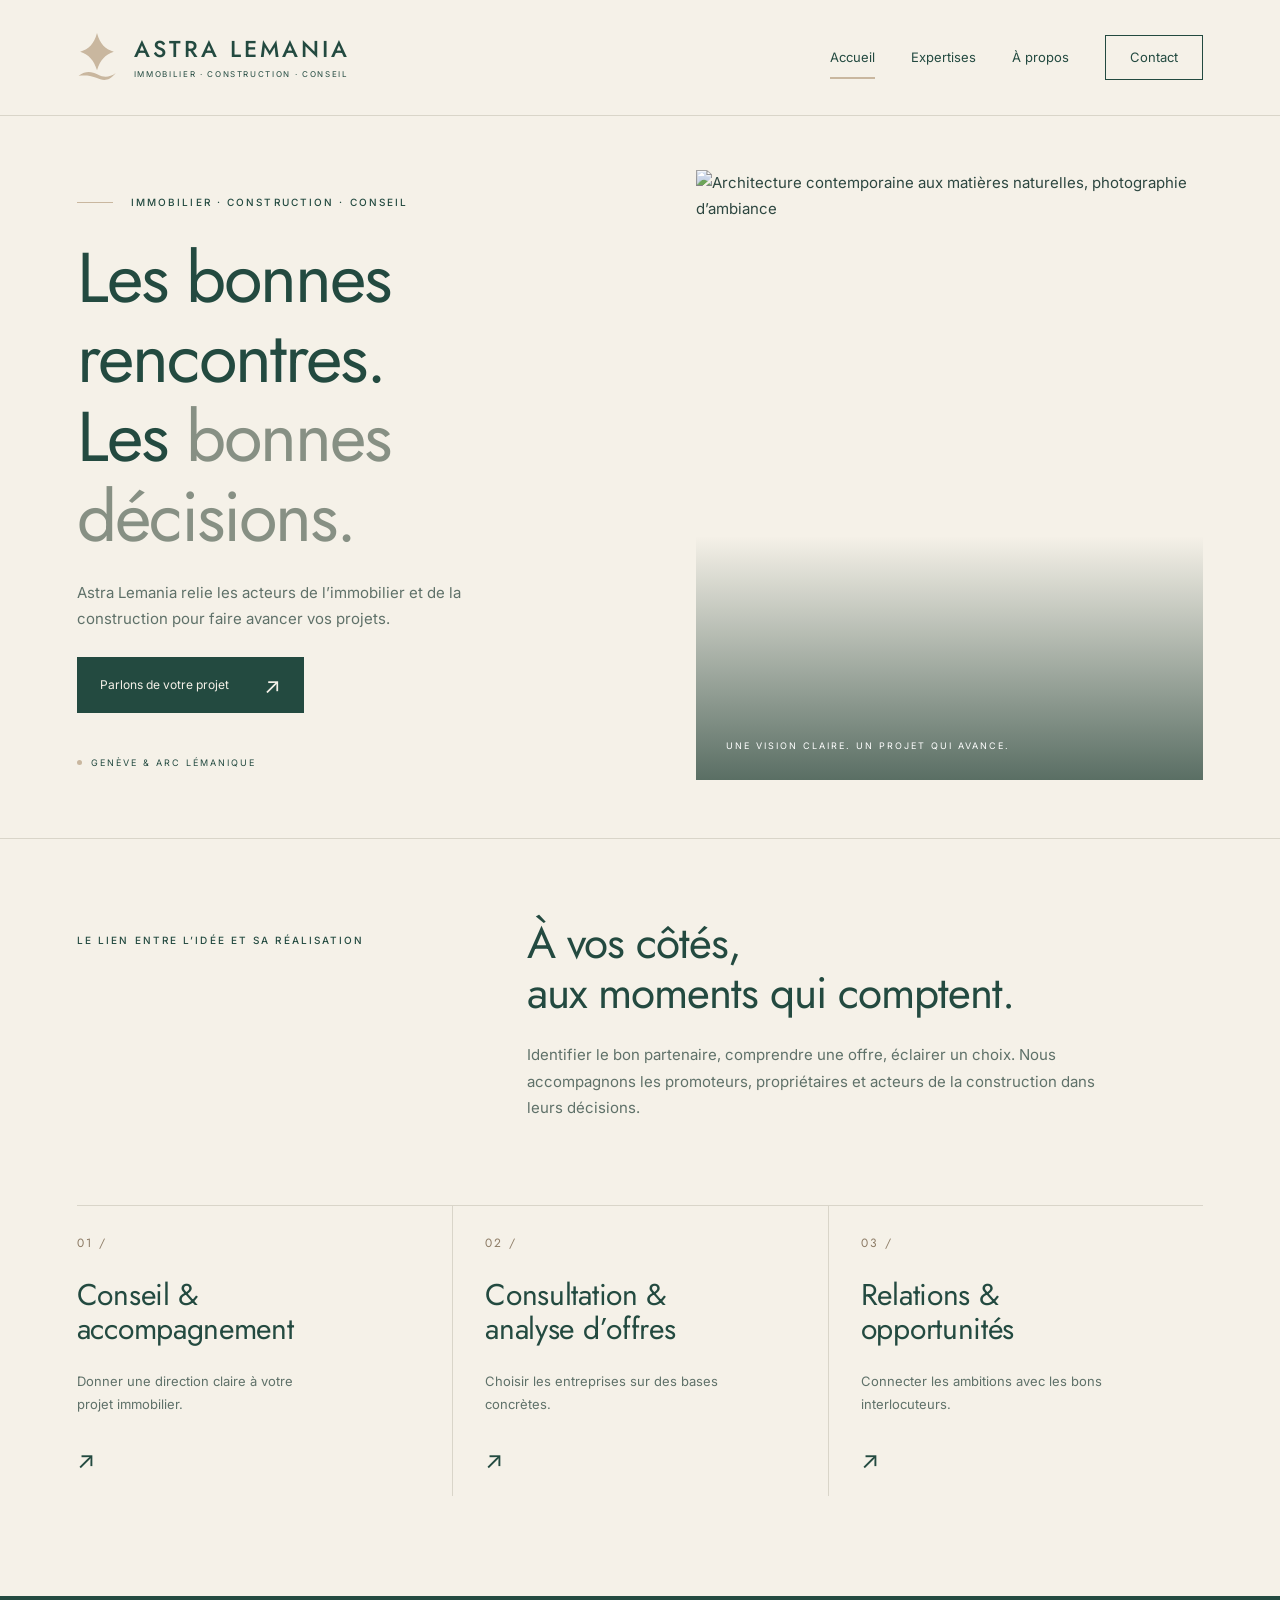
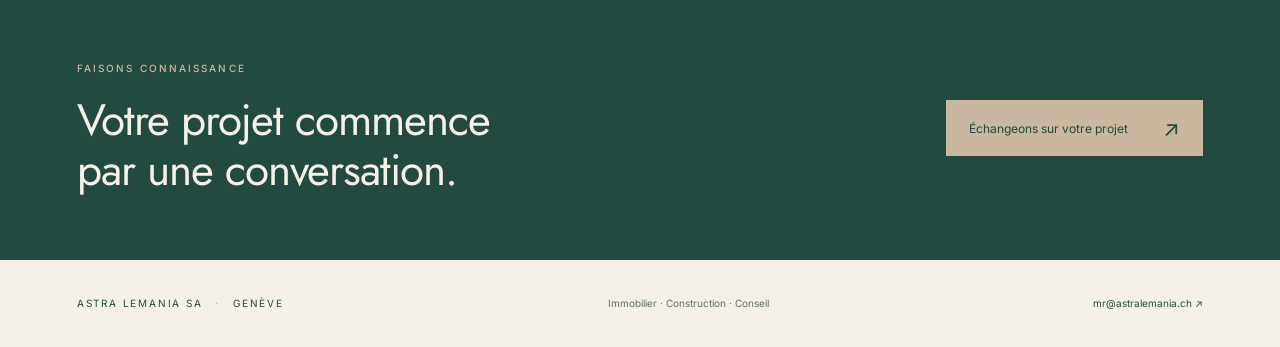
==== index.html @ f8e31b29 "Add files via upload" ====
<!DOCTYPE html>
<html lang="fr">
<head>
  <meta charset="UTF-8">
  <meta name="viewport" content="width=device-width, initial-scale=1">

  <title>Astra Lemania — Immobilier · Construction · Conseil</title>
  <meta
    name="description"
    content="Astra Lemania accompagne vos projets immobiliers à Genève et dans l’arc lémanique : conseil, analyse d’offres et mise en relation."
  >

  <link rel="stylesheet" href="style.css">
</head>

<body>
  <a class="skip" href="#contenu">Aller au contenu</a>

  <header>
    <a
      class="brand"
      href="index.html"
      aria-label="Astra Lemania — Accueil"
    >
      <svg viewBox="0 0 100 125" aria-hidden="true">
        <path
          fill="currentColor"
          d="M50 0C42 29 30 40 7 48C30 56 42 70 50 95C58 70 70 56 93 48C70 40 58 29 50 0ZM3 109C23 95 37 99 52 106C69 115 82 113 98 102C78 127 63 120 48 114C30 107 18 108 3 109Z"
        />
      </svg>

      <span>
        ASTRA LEMANIA
        <small>IMMOBILIER · CONSTRUCTION · CONSEIL</small>
      </span>
    </a>

    <nav aria-label="Navigation principale">
      <a href="index.html" aria-current="page">Accueil</a>
      <a href="expertises.html">Expertises</a>
      <a href="a-propos.html">À propos</a>
      <a href="contact.html">Contact</a>
    </nav>
  </header>

  <main id="contenu">
    <section class="hero">
      <div class="hero-copy">
        <span class="eyebrow line">
          IMMOBILIER · CONSTRUCTION · CONSEIL
        </span>

        <h1>
          Les bonnes<br>
          rencontres.<br>
          Les <em>bonnes<br>décisions.</em>
        </h1>

        <p>
          Astra Lemania relie les acteurs de l’immobilier
          et de la construction pour faire avancer vos projets.
        </p>

        <a class="button" href="contact.html">
          Parlons de votre projet
          <span aria-hidden="true">↗</span>
        </a>

        <div class="territory">
          <span class="dot" aria-hidden="true"></span>
          GENÈVE &amp; ARC LÉMANIQUE
        </div>
      </div>

      <figure class="hero-photo">
        <img
          src="assets/architecture.jpg"
          alt="Architecture contemporaine aux matières naturelles, photographie d’ambiance"
          fetchpriority="high"
        >

        <figcaption>
          UNE VISION CLAIRE. UN PROJET QUI AVANCE.
        </figcaption>
      </figure>
    </section>

    <section class="intro">
      <span class="eyebrow">
        LE LIEN ENTRE L’IDÉE ET SA RÉALISATION
      </span>

      <div>
        <h2>
          À vos côtés,<br>
          aux moments qui comptent.
        </h2>

        <p>
          Identifier le bon partenaire, comprendre une offre,
          éclairer un choix. Nous accompagnons les promoteurs,
          propriétaires et acteurs de la construction dans leurs décisions.
        </p>
      </div>
    </section>

    <section class="services" aria-label="Nos expertises">
      <a href="expertises.html#conseil">
        <span class="number">01 /</span>

        <h3>
          Conseil &amp;<br>
          accompagnement
        </h3>

        <p>
          Donner une direction claire à votre projet immobilier.
        </p>

        <span class="arrow" aria-hidden="true">↗</span>
      </a>

      <a href="expertises.html#construction">
        <span class="number">02 /</span>

        <h3>
          Consultation &amp;<br>
          analyse d’offres
        </h3>

        <p>
          Choisir les entreprises sur des bases concrètes.
        </p>

        <span class="arrow" aria-hidden="true">↗</span>
      </a>

      <a href="expertises.html#opportunites">
        <span class="number">03 /</span>

        <h3>
          Relations &amp;<br>
          opportunités
        </h3>

        <p>
          Connecter les ambitions avec les bons interlocuteurs.
        </p>

        <span class="arrow" aria-hidden="true">↗</span>
      </a>
    </section>

    <section class="cta">
      <div>
        <span class="eyebrow">FAISONS CONNAISSANCE</span>

        <h2>
          Votre projet commence<br>
          par une conversation.
        </h2>
      </div>

      <a class="button light" href="contact.html">
        Échangeons sur votre projet
        <span aria-hidden="true">↗</span>
      </a>
    </section>
  </main>

  <footer>
    <span>ASTRA LEMANIA SA <b>·</b> GENÈVE</span>
    <span>Immobilier · Construction · Conseil</span>

    <a href="mailto:mr@astralemania.ch">
      mr@astralemania.ch
      <span aria-hidden="true">↗</span>
    </a>
  </footer>
</body>
</html>
---- style.css ----
@import url("https://fonts.googleapis.com/css2?family=Inter:wght@400;500&family=Jost:wght@400;500;600&display=swap");

/* =========================
   ФИРМЕННЫЕ ЦВЕТА
   ========================= */

:root {
  --green: #234a40;
  --ivory: #f5f1e8;
  --sand: #c9b79f;
  --ink: #234a40;
  --muted: #5f7169;
  --rule: #d9d5c9;
}

/* =========================
   БАЗОВЫЕ СТИЛИ
   ========================= */

* {
  box-sizing: border-box;
}

html {
  scroll-behavior: smooth;
}

body {
  margin: 0;
  background: var(--ivory);
  color: var(--ink);
  font: 15px / 1.75 Inter, Arial, sans-serif;
}

a {
  color: inherit;
  text-decoration: none;
}

a:focus-visible {
  outline: 2px solid currentColor;
  outline-offset: 7px;
}

h1,
h2,
h3 {
  margin: 0;
  font-family: Jost, sans-serif;
  font-weight: 400;
  line-height: 1.13;
}

h1 {
  font-size: clamp(48px, 5.5vw, 84px);
  letter-spacing: -2px;
}

h1 em {
  color: #879084;
  font-style: normal;
}

h2 {
  font-size: 44px;
  letter-spacing: -1px;
}

h3 {
  font-size: 30px;
  letter-spacing: -0.3px;
}

p {
  max-width: 510px;
  margin: 24px 0;
  color: var(--muted);
}

/* =========================
   ШАПКА И ЛОГОТИП
   ========================= */

header {
  display: flex;
  align-items: center;
  justify-content: space-between;
  height: 116px;
  padding: 0 6%;
  border-bottom: 1px solid var(--rule);
}

.brand {
  display: flex;
  align-items: center;
  gap: 17px;
}

.brand svg {
  width: 40px;
  height: 49px;
  color: var(--sand);
}

.brand > span {
  font: 500 23px / 1.4 Jost, sans-serif;
  letter-spacing: 3px;
}

.brand small {
  display: block;
  font: 8px / 2 Inter, sans-serif;
  letter-spacing: 1.65px;
}

/* =========================
   НАВИГАЦИЯ
   ========================= */

nav {
  display: flex;
  align-items: center;
  gap: 36px;
}

nav a {
  position: relative;
  padding: 10px 0;
  font-size: 13px;
}

nav a[aria-current]::after {
  position: absolute;
  right: 0;
  bottom: 0;
  left: 0;
  height: 2px;
  background: var(--sand);
  content: "";
}

nav a:last-child {
  padding: 10px 24px;
  border: 1px solid var(--green);
}

nav a:hover {
  opacity: 0.65;
}

/* =========================
   ОБЩИЕ ЭЛЕМЕНТЫ
   ========================= */

.eyebrow {
  display: block;
  font: 500 10px / 1.6 Inter, sans-serif;
  letter-spacing: 2.1px;
}

.line {
  display: flex;
  align-items: center;
  gap: 18px;
}

.line::before {
  width: 36px;
  height: 1px;
  background: var(--sand);
  content: "";
}

.button {
  display: inline-flex;
  align-items: center;
  justify-content: space-between;
  gap: 35px;
  padding: 17px 23px;
  background: var(--green);
  color: var(--ivory);
  font-size: 12px;
  transition: background 0.2s;
}

.button span {
  font-size: 22px;
  line-height: 1;
}

.button:hover {
  background: #356353;
}

.light {
  background: var(--sand);
  color: var(--green);
}

.light:hover {
  background: #dfcfb8;
}

.number {
  display: block;
  margin-bottom: 26px;
  color: #8d7c66;
  font: 400 12px Jost, sans-serif;
  letter-spacing: 2px;
}

.dot {
  width: 5px;
  height: 5px;
  border-radius: 50%;
  background: var(--sand);
}

/* =========================
   ACCUEIL — ПЕРВЫЙ ЭКРАН
   ========================= */

.hero {
  display: grid;
  grid-template-columns: 55% 45%;
  gap: 0;
  padding: 54px 6% 58px;
}

.hero-copy {
  padding: 24px 50px 0 0;
}

.hero h1 {
  margin: 28px 0 20px;
}

.hero p {
  max-width: 400px;
  font-size: 15px;
}

.territory {
  display: flex;
  align-items: center;
  gap: 9px;
  margin-top: 42px;
  font-size: 9px;
  letter-spacing: 2px;
}

.hero-photo {
  position: relative;
  min-height: 610px;
  margin: 0;
  overflow: hidden;
}

.hero-photo img {
  position: absolute;
  width: 100%;
  height: 100%;
  object-fit: cover;
  filter: saturate(0.65);
}

.hero-photo::after {
  position: absolute;
  inset: 60% 0 0;
  background: linear-gradient(transparent, #18372cb3);
  content: "";
}

.hero-photo figcaption {
  position: absolute;
  z-index: 1;
  right: 20px;
  bottom: 26px;
  left: 30px;
  color: white;
  font-size: 9px;
  letter-spacing: 2px;
}

/* =========================
   ACCUEIL — ВВЕДЕНИЕ
   ========================= */

.intro {
  display: grid;
  grid-template-columns: 40% 60%;
  padding: 80px 6% 60px;
  border-top: 1px solid var(--rule);
}

.intro > .eyebrow {
  padding-top: 13px;
}

.intro p {
  max-width: 580px;
}

/* =========================
   ACCUEIL — УСЛУГИ
   ========================= */

.services {
  display: grid;
  grid-template-columns: repeat(3, 1fr);
  margin: 0 6% 100px;
  border-top: 1px solid var(--rule);
}

.services > a {
  position: relative;
  padding: 28px 28px 15px 0;
  transition: background 0.2s;
}

.services > a + a {
  padding-left: 32px;
  border-left: 1px solid var(--rule);
}

.services p {
  max-width: 270px;
  padding-right: 15px;
  font-size: 13px;
}

.services .arrow {
  display: block;
  font-size: 24px;
}

.services a:hover {
  background: #eae8df;
}

/* =========================
   БЛОК ПРИЗЫВА К КОНТАКТУ
   ========================= */

.cta {
  display: flex;
  align-items: center;
  justify-content: space-between;
  gap: 30px;
  padding: 64px 6%;
  background: var(--green);
  color: var(--ivory);
}

.cta .eyebrow {
  margin-bottom: 20px;
  color: var(--sand);
}

/* =========================
   ПОДВАЛ
   ========================= */

footer {
  display: flex;
  flex-wrap: wrap;
  justify-content: space-between;
  gap: 25px;
  padding: 35px 6%;
  font-size: 10px;
}

footer > span:first-child {
  letter-spacing: 1.8px;
}

footer b {
  padding: 0 8px;
  color: var(--sand);
}

footer > span:nth-child(2) {
  color: var(--muted);
}

/* =========================
   EXPERTISES — ЗАГОЛОВОК
   ========================= */

.page-heading {
  padding: 75px 6% 55px;
}

.page-heading h1 {
  margin-top: 30px;
  font-size: clamp(44px, 4.8vw, 70px);
}

.page-heading p {
  max-width: 600px;
}

/* =========================
   EXPERTISES — НАПРАВЛЕНИЯ
   ========================= */

.expert-list {
  margin: 0 6% 90px;
}

.expert-list article {
  display: grid;
  grid-template-columns: 10% 40% 50%;
  padding: 44px 0;
  border-top: 1px solid var(--rule);
  scroll-margin-top: 30px;
}

.expert-list h2 {
  font-size: 36px;
}

.expert-list .number {
  padding-top: 10px;
}

.expert-list p {
  margin-top: 0;
}

.expert-list ul {
  padding: 0;
  list-style: none;
  font-size: 13px;
}

.expert-list li {
  padding: 11px 0;
  border-bottom: 1px solid var(--rule);
}

.expert-list li::before {
  margin-right: 14px;
  color: #9e8c75;
  content: "—";
}

/* =========================
   À PROPOS — ПЕРВЫЙ ЭКРАН
   ========================= */

.about-hero {
  display: grid;
  grid-template-columns: 45% 55%;
  gap: 0;
  padding: 70px 6%;
}

.about-hero > div:last-child {
  padding: 20px 0 0 65px;
}

.about-hero h1 {
  margin-top: 25px;
  font-size: 62px;
}

.brand-panel {
  display: flex;
  flex-direction: column;
  align-items: center;
  justify-content: center;
  min-height: 550px;
  background: var(--green);
  color: var(--sand);
}

.brand-panel svg {
  width: 145px;
  height: 175px;
  margin-bottom: 30px;
}

.brand-panel > span {
  font: 400 28px Jost, sans-serif;
  letter-spacing: 4px;
}

.brand-panel small {
  margin-top: 20px;
  font-size: 8px;
  letter-spacing: 2px;
}

/* =========================
   À PROPOS — ОСНОВАТЕЛЬ
   ========================= */

.founder {
  display: grid;
  grid-template-columns: 45% 55%;
  margin: 0 6%;
  padding: 65px 0;
  border-top: 1px solid var(--rule);
}

.founder > div {
  padding-left: 65px;
}

.founder-role {
  display: block;
  margin-top: 10px;
  color: #8c7b63;
  font-size: 12px;
}

/* =========================
   À PROPOS — ЦЕННОСТИ
   ========================= */

.values {
  display: grid;
  grid-template-columns: repeat(3, 1fr);
  gap: 60px;
  padding: 45px 6% 70px;
  background: #eae8de;
}

.values .number {
  margin-bottom: 14px;
}

.values p {
  font-size: 13px;
}

/* =========================
   CONTACT
   ========================= */

.contact {
  display: grid;
  grid-template-columns: 55% 45%;
  min-height: 720px;
  padding: 85px 6% 95px;
}

.contact h1 {
  margin: 32px 0;
}

.contact p {
  max-width: 410px;
}

.contact-mark svg {
  width: 85px;
  height: 95px;
  margin-top: 25px;
  color: var(--sand);
}

.contact-info {
  padding: 35px 0 20px 55px;
  border-left: 1px solid var(--rule);
}

.contact-info h2 {
  margin-top: 25px;
}

.contact-info .role {
  margin: 8px 0 35px;
}

.contact-link {
  display: flex;
  justify-content: space-between;
  padding: 15px 0;
  border-bottom: 1px solid var(--rule);
  font: 400 24px Jost, sans-serif;
}

.contact-link:hover {
  color: #8b765a;
}

.address {
  margin: 35px 0;
}

.address p {
  margin: 10px 0;
  font-size: 14px;
}

/* =========================
   ДОСТУПНОСТЬ
   ========================= */

.skip {
  position: absolute;
  z-index: 5;
  top: -100px;
  left: 20px;
  padding: 10px;
  background: var(--green);
  color: white;
}

.skip:focus {
  top: 10px;
}

/* =========================
   БОЛЬШИЕ ЭКРАНЫ
   ========================= */

@media (min-width: 1600px) {
  body {
    max-width: 1600px;
    margin: auto;
  }

  .hero {
    padding-top: 70px;
  }

  .hero-photo {
    min-height: 700px;
  }
}

/* =========================
   ПЛАНШЕТЫ / НЕБОЛЬШИЕ ЭКРАНЫ
   ========================= */

@media (max-width: 1000px) {
  header {
    height: 105px;
    padding: 0 5%;
  }

  nav {
    gap: 20px;
  }

  .brand > span {
    font-size: 18px;
    letter-spacing: 2px;
  }

  .brand small {
    font-size: 7px;
    letter-spacing: 1px;
  }

  .hero {
    padding: 40px 5%;
  }

  .hero-copy {
    padding-right: 25px;
  }

  .hero-photo {
    min-height: 590px;
  }

  h1 {
    font-size: 60px;
  }

  .about-hero > div:last-child,
  .founder > div {
    padding-left: 35px;
  }

  .about-hero h1 {
    font-size: 48px;
  }

  .brand-panel > span {
    font-size: 22px;
  }

  .cta h2 {
    font-size: 36px;
  }

  .contact-info {
    padding-left: 30px;
  }

  .contact-link {
    font-size: 21px;
  }
}

/* =========================
   МОБИЛЬНАЯ ВЕРСИЯ
   ========================= */

@media (max-width: 700px) {
  header {
    display: block;
    height: auto;
    min-height: 130px;
    padding: 20px 6%;
  }

  .brand {
    justify-content: center;
  }

  .brand svg {
    width: 32px;
    height: 40px;
  }

  nav {
    justify-content: space-between;
    gap: 12px;
    margin-top: 20px;
  }

  nav a {
    font-size: 12px;
  }

  nav a:last-child {
    padding: 5px 12px;
  }

  .hero {
    display: flex;
    flex-direction: column;
    padding: 35px 6%;
  }

  .hero-copy {
    padding: 0;
  }

  .eyebrow {
    font-size: 9px;
    letter-spacing: 1.5px;
  }

  h1 {
    font-size: 60px;
  }

  .hero h1 {
    margin-top: 25px;
  }

  .territory {
    margin-top: 27px;
  }

  .hero-photo {
    min-height: 380px;
    margin-top: 35px;
  }

  .intro {
    display: block;
    padding: 45px 6% 20px;
  }

  .intro h2 {
    margin-top: 25px;
  }

  h2 {
    font-size: 36px;
  }

  .services {
    grid-template-columns: 1fr;
    margin-bottom: 50px;
  }

  .services > a,
  .services > a + a {
    padding: 25px 0;
    border-bottom: 1px solid var(--rule);
    border-left: none;
  }

  .services h3 br {
    display: none;
  }

  .services p {
    max-width: 90%;
    margin: 15px 0;
  }

  .number {
    margin-bottom: 15px;
  }

  .services .arrow {
    position: absolute;
    top: 35px;
    right: 5px;
  }

  .cta {
    display: block;
    padding: 45px 6%;
  }

  .cta .button {
    margin-top: 25px;
  }

  .cta h2 {
    font-size: 34px;
  }

  footer {
    flex-direction: column;
    gap: 12px;
    padding: 28px 6%;
  }

  .page-heading {
    padding-top: 45px;
  }

  .page-heading h1 {
    font-size: 44px;
  }

  .expert-list article {
    grid-template-columns: 1fr;
    padding: 30px 0;
  }

  .expert-list h2 {
    margin-bottom: 24px;
    font-size: 32px;
  }

  .expert-list {
    margin-bottom: 45px;
  }

  .about-hero {
    display: flex;
    flex-direction: column-reverse;
    gap: 30px;
    padding: 40px 6%;
  }

  .about-hero > div:last-child {
    padding: 0;
  }

  .about-hero h1 {
    font-size: 52px;
  }

  .brand-panel {
    min-height: 360px;
  }

  .brand-panel svg {
    width: 110px;
    height: 130px;
  }

  .founder {
    display: block;
    padding: 35px 0;
  }

  .founder > div {
    padding: 25px 0 0;
  }

  .values {
    grid-template-columns: 1fr;
    gap: 20px;
    padding-top: 35px;
  }

  .values p {
    margin: 15px 0;
  }

  .contact {
    display: block;
    padding: 40px 6%;
  }

  .contact-info {
    margin-top: 35px;
    padding: 35px 0 0;
    border-top: 1px solid var(--rule);
    border-left: 0;
  }

  .contact-mark {
    display: none;
  }

  .contact h1 {
    font-size: 60px;
  }

  .contact-link {
    font-size: 24px;
  }
}

/* =========================
   УМЕНЬШЕНИЕ АНИМАЦИИ
   ========================= */

@media (prefers-reduced-motion: reduce) {
  html {
    scroll-behavior: auto;
  }

  * {
    transition: none !important;
  }
}
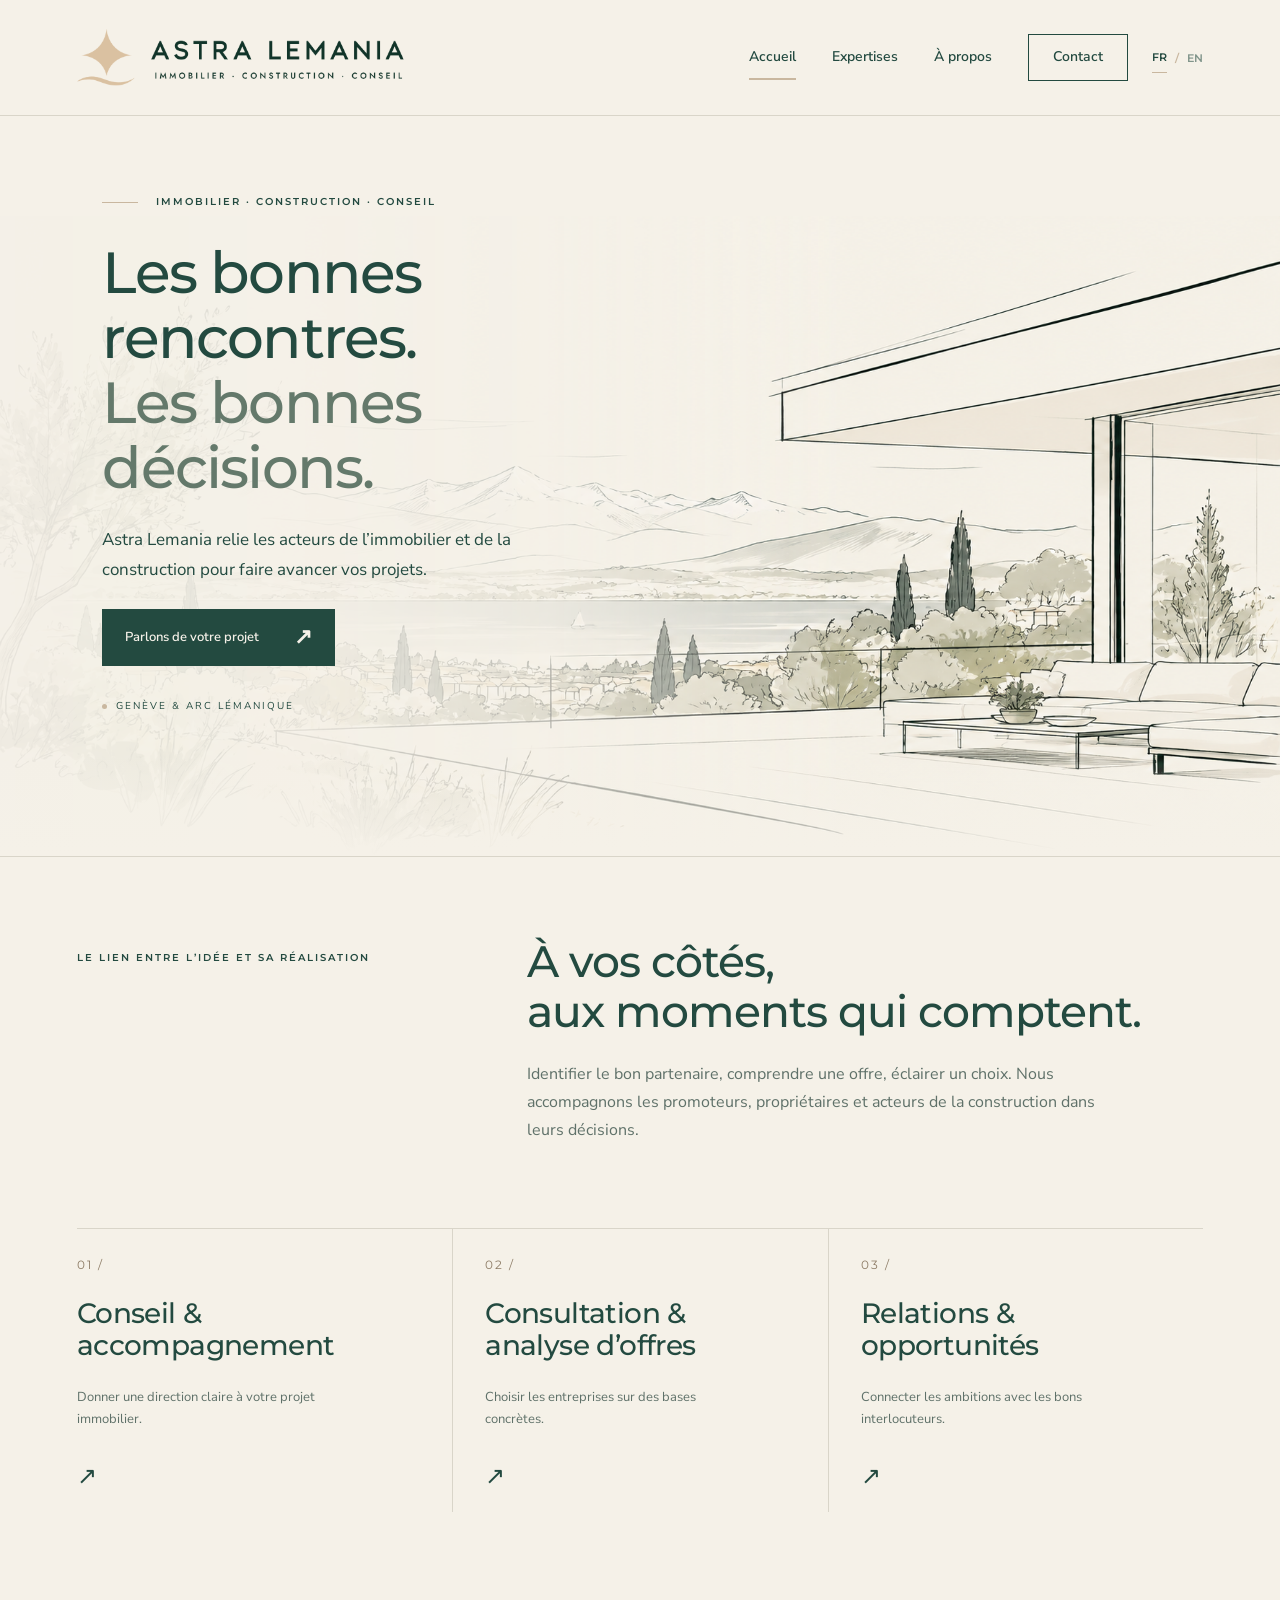
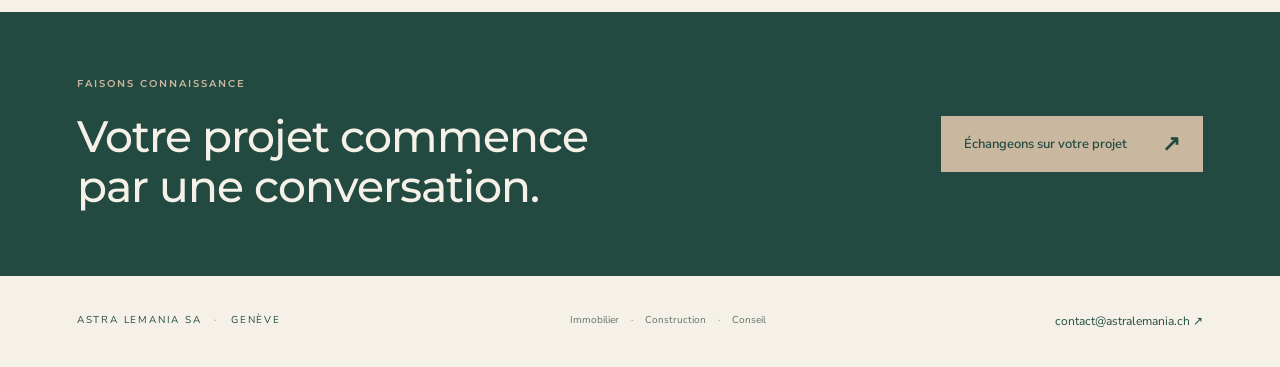
==== commit 757fe6d8: "Add files via upload" ====
--- a/index.html
+++ b/index.html
@@ -1,181 +1,41 @@
-<!DOCTYPE html>
-<html lang="fr">
-<head>
-  <meta charset="UTF-8">
-  <meta name="viewport" content="width=device-width, initial-scale=1">
-
-  <title>Astra Lemania — Immobilier · Construction · Conseil</title>
-  <meta
-    name="description"
-    content="Astra Lemania accompagne vos projets immobiliers à Genève et dans l’arc lémanique : conseil, analyse d’offres et mise en relation."
-  >
-
-  <link rel="stylesheet" href="style.css">
-</head>
-
-<body>
-  <a class="skip" href="#contenu">Aller au contenu</a>
-
-  <header>
-    <a
-      class="brand"
-      href="index.html"
-      aria-label="Astra Lemania — Accueil"
-    >
-      <svg viewBox="0 0 100 125" aria-hidden="true">
-        <path
-          fill="currentColor"
-          d="M50 0C42 29 30 40 7 48C30 56 42 70 50 95C58 70 70 56 93 48C70 40 58 29 50 0ZM3 109C23 95 37 99 52 106C69 115 82 113 98 102C78 127 63 120 48 114C30 107 18 108 3 109Z"
-        />
-      </svg>
-
-      <span>
-        ASTRA LEMANIA
-        <small>IMMOBILIER · CONSTRUCTION · CONSEIL</small>
-      </span>
-    </a>
-
-    <nav aria-label="Navigation principale">
-      <a href="index.html" aria-current="page">Accueil</a>
-      <a href="expertises.html">Expertises</a>
-      <a href="a-propos.html">À propos</a>
-      <a href="contact.html">Contact</a>
-    </nav>
-  </header>
-
-  <main id="contenu">
-    <section class="hero">
-      <div class="hero-copy">
-        <span class="eyebrow line">
-          IMMOBILIER · CONSTRUCTION · CONSEIL
-        </span>
-
-        <h1>
-          Les bonnes<br>
-          rencontres.<br>
-          Les <em>bonnes<br>décisions.</em>
-        </h1>
-
-        <p>
-          Astra Lemania relie les acteurs de l’immobilier
-          et de la construction pour faire avancer vos projets.
-        </p>
-
-        <a class="button" href="contact.html">
-          Parlons de votre projet
-          <span aria-hidden="true">↗</span>
-        </a>
-
-        <div class="territory">
-          <span class="dot" aria-hidden="true"></span>
-          GENÈVE &amp; ARC LÉMANIQUE
-        </div>
-      </div>
-
-      <figure class="hero-photo">
-        <img
-          src="assets/architecture.jpg"
-          alt="Architecture contemporaine aux matières naturelles, photographie d’ambiance"
-          fetchpriority="high"
-        >
-
-        <figcaption>
-          UNE VISION CLAIRE. UN PROJET QUI AVANCE.
-        </figcaption>
-      </figure>
-    </section>
-
-    <section class="intro">
-      <span class="eyebrow">
-        LE LIEN ENTRE L’IDÉE ET SA RÉALISATION
-      </span>
-
-      <div>
-        <h2>
-          À vos côtés,<br>
-          aux moments qui comptent.
-        </h2>
-
-        <p>
-          Identifier le bon partenaire, comprendre une offre,
-          éclairer un choix. Nous accompagnons les promoteurs,
-          propriétaires et acteurs de la construction dans leurs décisions.
-        </p>
-      </div>
-    </section>
-
-    <section class="services" aria-label="Nos expertises">
-      <a href="expertises.html#conseil">
-        <span class="number">01 /</span>
-
-        <h3>
-          Conseil &amp;<br>
-          accompagnement
-        </h3>
-
-        <p>
-          Donner une direction claire à votre projet immobilier.
-        </p>
-
-        <span class="arrow" aria-hidden="true">↗</span>
-      </a>
-
-      <a href="expertises.html#construction">
-        <span class="number">02 /</span>
-
-        <h3>
-          Consultation &amp;<br>
-          analyse d’offres
-        </h3>
-
-        <p>
-          Choisir les entreprises sur des bases concrètes.
-        </p>
-
-        <span class="arrow" aria-hidden="true">↗</span>
-      </a>
-
-      <a href="expertises.html#opportunites">
-        <span class="number">03 /</span>
-
-        <h3>
-          Relations &amp;<br>
-          opportunités
-        </h3>
-
-        <p>
-          Connecter les ambitions avec les bons interlocuteurs.
-        </p>
-
-        <span class="arrow" aria-hidden="true">↗</span>
-      </a>
-    </section>
-
-    <section class="cta">
-      <div>
-        <span class="eyebrow">FAISONS CONNAISSANCE</span>
-
-        <h2>
-          Votre projet commence<br>
-          par une conversation.
-        </h2>
-      </div>
-
-      <a class="button light" href="contact.html">
-        Échangeons sur votre projet
-        <span aria-hidden="true">↗</span>
-      </a>
-    </section>
-  </main>
-
-  <footer>
-    <span>ASTRA LEMANIA SA <b>·</b> GENÈVE</span>
-    <span>Immobilier · Construction · Conseil</span>
-
-    <a href="mailto:mr@astralemania.ch">
-      mr@astralemania.ch
-      <span aria-hidden="true">↗</span>
-    </a>
-  </footer>
-</body>
-</html>+<!doctype html>
+<!-- РЕДАКТИРОВАНИЕ: текст этой страницы меняется здесь; оформление — style.css.
+     FR и EN — отдельные HTML: при изменениях обновляйте обе языковые версии. -->
+<html lang="fr">
+<head><meta charset="utf-8"><meta name="viewport" content="width=device-width, initial-scale=1"><title>Accueil — Astra Lemania</title><meta name="description" content="Astra Lemania — Conseil immobilier, consultation d’entreprises générales et mise en relation à Genève et dans l’arc lémanique."><link rel="stylesheet" href="assets/fonts.css"><link rel="stylesheet" href="style.css"><script src="site.js" defer></script><link rel="alternate" hreflang="fr" href="index.html"><link rel="alternate" hreflang="en" href="en-index.html">
+</head>
+<body><a class="skip" href="#contenu">Aller au contenu</a>
+<!-- ШАПКА: логотип, основное меню и FR / EN. Повторяется во всех HTML. -->
+<header><a class="brand" href="index.html" aria-label="Astra Lemania — Accueil">
+<!-- ИЗОБРАЖЕНИЕ: assets/astra-lemania-official-v2.png. Логотип в шапке всех 8 страниц. src в HTML, размер .brand-logo в style.css.
+     При замене сохраняйте прозрачность PNG; width/height — реальные размеры файла. -->
+<img class="brand-logo" src="assets/astra-lemania-official-v2.png" alt="Astra Lemania — Immobilier · Construction · Conseil" width="2048" height="349"></a>
+<nav aria-label="Navigation principale"><a href="index.html" aria-current="page">Accueil</a><a href="expertises.html" >Expertises</a><a href="a-propos.html" >À propos</a><a href="contact.html" >Contact</a>
+</nav>
+<!-- ЯЗЫК: ссылки ведут на аналогичную страницу другого языка. -->
+<div class="language-switch" aria-label="Langue"><a href="index.html" lang="fr" aria-current="true">FR</a><span aria-hidden="true">/</span><a href="en-index.html" lang="en" hreflang="en">EN</a></div>
+</header>
+<main id="contenu">
+<!-- ПЕРВЫЙ ЭКРАН: заголовок, описание, кнопка и фоновая иллюстрация -->
+<section class="hero hero-panorama"><div class="hero-copy"><span class="eyebrow line">IMMOBILIER · CONSTRUCTION · CONSEIL</span><h1>Les bonnes rencontres.<br><em>Les bonnes décisions.</em></h1><p>Astra Lemania relie les acteurs de l’immobilier et de la construction pour faire avancer vos projets.</p><a class="button " href="contact.html">Parlons de votre projet<span aria-hidden="true"><span class="link-arrow" aria-hidden="true"><span class="native-arrow">↗</span><svg class="ios-arrow" viewBox="0 0 24 24" fill="none" aria-hidden="true" focusable="false"><path d="M5 19 19 5M5 5h14v14" stroke="currentColor" stroke-width="1.5" stroke-linecap="round" stroke-linejoin="round"/></svg></span></span></a><div class="territory"><span class="dot"></span> GENÈVE & ARC LÉMANIQUE</div></div>
+<figure class="hero-art">
+<!-- ИЗОБРАЖЕНИЕ: assets/terrasse-leman-original.png. Главная иллюстрация. index.html и en-index.html; .hero-art / .hero-panorama в style.css.
+     При замене сохраняйте прозрачность PNG; width/height — реальные размеры файла. -->
+<img src="assets/terrasse-leman-original.png" alt="Terrasse contemporaine face au lac Léman et aux montagnes, dessin architectural au trait" width="1774" height="887" fetchpriority="high">
+</figure>
+</section>
+<!-- ВСТУПЛЕНИЕ: описание подхода компании -->
+<section class="intro"><span class="eyebrow">LE LIEN ENTRE L’IDÉE ET SA RÉALISATION</span><div><h2>À vos côtés,<br>aux moments qui comptent.</h2><p>Identifier le bon partenaire, comprendre une offre, éclairer un choix. Nous accompagnons les promoteurs, propriétaires et acteurs de la construction dans leurs décisions.</p></div>
+</section>
+<!-- ТРИ НАПРАВЛЕНИЯ: ссылки на разделы экспертизы -->
+<section class="services"><a href="expertises.html#conseil"><span class="number">01 /</span><h3>Conseil &<br>accompagnement</h3><p>Donner une direction claire à votre projet immobilier.</p><span class="arrow"><span class="link-arrow" aria-hidden="true"><span class="native-arrow">↗</span><svg class="ios-arrow" viewBox="0 0 24 24" fill="none" aria-hidden="true" focusable="false"><path d="M5 19 19 5M5 5h14v14" stroke="currentColor" stroke-width="1.5" stroke-linecap="round" stroke-linejoin="round"/></svg></span></span></a><a href="expertises.html#construction"><span class="number">02 /</span><h3>Consultation &<br>analyse d’offres</h3><p>Choisir les entreprises sur des bases concrètes.</p><span class="arrow"><span class="link-arrow" aria-hidden="true"><span class="native-arrow">↗</span><svg class="ios-arrow" viewBox="0 0 24 24" fill="none" aria-hidden="true" focusable="false"><path d="M5 19 19 5M5 5h14v14" stroke="currentColor" stroke-width="1.5" stroke-linecap="round" stroke-linejoin="round"/></svg></span></span></a><a href="expertises.html#opportunites"><span class="number">03 /</span><h3>Relations &<br>opportunités</h3><p>Connecter les ambitions avec les bons interlocuteurs.</p><span class="arrow"><span class="link-arrow" aria-hidden="true"><span class="native-arrow">↗</span><svg class="ios-arrow" viewBox="0 0 24 24" fill="none" aria-hidden="true" focusable="false"><path d="M5 19 19 5M5 5h14v14" stroke="currentColor" stroke-width="1.5" stroke-linecap="round" stroke-linejoin="round"/></svg></span></span></a>
+</section>
+<!-- ПРИЗЫВ К ДЕЙСТВИЮ: текст и контактная кнопка -->
+<section class="cta"><div><span class="eyebrow">FAISONS CONNAISSANCE</span><h2>Votre projet commence<br>par une conversation.</h2></div><a class="button light" href="contact.html">Échangeons sur votre projet<span aria-hidden="true"><span class="link-arrow" aria-hidden="true"><span class="native-arrow">↗</span><svg class="ios-arrow" viewBox="0 0 24 24" fill="none" aria-hidden="true" focusable="false"><path d="M5 19 19 5M5 5h14v14" stroke="currentColor" stroke-width="1.5" stroke-linecap="round" stroke-linejoin="round"/></svg></span></span></a>
+</section>
+</main>
+<!-- ПОДВАЛ: название, направления и email. Обновляйте на всех страницах. -->
+<footer><span>ASTRA LEMANIA SA <b>·</b> GENÈVE</span><span class="footer-services"><span>Immobilier</span><span aria-hidden="true">·</span><span>Construction</span><span aria-hidden="true">·</span><span>Conseil</span></span><a href="mailto:contact@astralemania.ch">contact@astralemania.ch <span class="link-arrow" aria-hidden="true"><span class="native-arrow">↗</span><svg class="ios-arrow" viewBox="0 0 24 24" fill="none" aria-hidden="true" focusable="false"><path d="M5 19 19 5M5 5h14v14" stroke="currentColor" stroke-width="1.5" stroke-linecap="round" stroke-linejoin="round"/></svg></span></a>
+</footer>
+</body>
+</html>
--- a/assets/fonts.css
+++ b/assets/fonts.css
@@ -0,0 +1,62 @@
+/* Локальные шрифты. Не переименовывайте TTF без изменения соответствующего url().
+   Myriad Pro не включён: используется только как системный запасной шрифт. */
+@font-face {
+  font-family: 'Montserrat';
+  font-style: normal;
+  font-weight: 400;
+  font-display: swap;
+  src: url(JTUHjIg1_i6t8kCHKm4532VJOt5-QNFgpCtr6Ew-.ttf) format('truetype');
+}
+@font-face {
+  font-family: 'Montserrat';
+  font-style: normal;
+  font-weight: 500;
+  font-display: swap;
+  src: url(JTUHjIg1_i6t8kCHKm4532VJOt5-QNFgpCtZ6Ew-.ttf) format('truetype');
+}
+@font-face {
+  font-family: 'Montserrat';
+  font-style: normal;
+  font-weight: 600;
+  font-display: swap;
+  src: url(JTUHjIg1_i6t8kCHKm4532VJOt5-QNFgpCu170w-.ttf) format('truetype');
+}
+@font-face {
+  font-family: 'Montserrat';
+  font-style: normal;
+  font-weight: 700;
+  font-display: swap;
+  src: url(JTUHjIg1_i6t8kCHKm4532VJOt5-QNFgpCuM70w-.ttf) format('truetype');
+}
+@font-face {
+  font-family: 'Nunito Sans';
+  font-style: normal;
+  font-weight: 400;
+  font-stretch: normal;
+  font-display: swap;
+  src: url(pe1mMImSLYBIv1o4X1M8ce2xCx3yop4tQpF_MeTm0lfGWVpNn64CL7U8upHZIbMV51Q42ptCp5F5bxqqtQ1yiU4G1ilntA.ttf) format('truetype');
+}
+@font-face {
+  font-family: 'Nunito Sans';
+  font-style: normal;
+  font-weight: 500;
+  font-stretch: normal;
+  font-display: swap;
+  src: url(pe1mMImSLYBIv1o4X1M8ce2xCx3yop4tQpF_MeTm0lfGWVpNn64CL7U8upHZIbMV51Q42ptCp5F5bxqqtQ1yiU4G5ClntA.ttf) format('truetype');
+}
+@font-face {
+  font-family: 'Nunito Sans';
+  font-style: normal;
+  font-weight: 600;
+  font-stretch: normal;
+  font-display: swap;
+  src: url(pe1mMImSLYBIv1o4X1M8ce2xCx3yop4tQpF_MeTm0lfGWVpNn64CL7U8upHZIbMV51Q42ptCp5F5bxqqtQ1yiU4GCC5ntA.ttf) format('truetype');
+}
+@font-face {
+  font-family: 'Nunito Sans';
+  font-style: normal;
+  font-weight: 700;
+  font-stretch: normal;
+  font-display: swap;
+  src: url(pe1mMImSLYBIv1o4X1M8ce2xCx3yop4tQpF_MeTm0lfGWVpNn64CL7U8upHZIbMV51Q42ptCp5F5bxqqtQ1yiU4GMS5ntA.ttf) format('truetype');
+}
--- a/style.css
+++ b/style.css
@@ -1,933 +1,1831 @@
-@import url("https://fonts.googleapis.com/css2?family=Inter:wght@400;500&family=Jost:wght@400;500;600&display=swap");
-
-/* =========================
-   ФИРМЕННЫЕ ЦВЕТА
-   ========================= */
-
-:root {
-  --green: #234a40;
-  --ivory: #f5f1e8;
-  --sand: #c9b79f;
-  --ink: #234a40;
-  --muted: #5f7169;
-  --rule: #d9d5c9;
-}
-
-/* =========================
-   БАЗОВЫЕ СТИЛИ
-   ========================= */
-
-* {
-  box-sizing: border-box;
-}
-
-html {
-  scroll-behavior: smooth;
-}
-
-body {
-  margin: 0;
-  background: var(--ivory);
-  color: var(--ink);
-  font: 15px / 1.75 Inter, Arial, sans-serif;
-}
-
-a {
-  color: inherit;
-  text-decoration: none;
-}
-
-a:focus-visible {
-  outline: 2px solid currentColor;
-  outline-offset: 7px;
-}
-
-h1,
-h2,
-h3 {
-  margin: 0;
-  font-family: Jost, sans-serif;
-  font-weight: 400;
-  line-height: 1.13;
-}
-
-h1 {
-  font-size: clamp(48px, 5.5vw, 84px);
-  letter-spacing: -2px;
-}
-
-h1 em {
-  color: #879084;
-  font-style: normal;
-}
-
-h2 {
-  font-size: 44px;
-  letter-spacing: -1px;
-}
-
-h3 {
-  font-size: 30px;
-  letter-spacing: -0.3px;
-}
-
-p {
-  max-width: 510px;
-  margin: 24px 0;
-  color: var(--muted);
-}
-
-/* =========================
-   ШАПКА И ЛОГОТИП
-   ========================= */
-
-header {
-  display: flex;
-  align-items: center;
-  justify-content: space-between;
-  height: 116px;
-  padding: 0 6%;
-  border-bottom: 1px solid var(--rule);
-}
-
-.brand {
-  display: flex;
-  align-items: center;
-  gap: 17px;
-}
-
-.brand svg {
-  width: 40px;
-  height: 49px;
-  color: var(--sand);
-}
-
-.brand > span {
-  font: 500 23px / 1.4 Jost, sans-serif;
-  letter-spacing: 3px;
-}
-
-.brand small {
-  display: block;
-  font: 8px / 2 Inter, sans-serif;
-  letter-spacing: 1.65px;
-}
-
-/* =========================
-   НАВИГАЦИЯ
-   ========================= */
-
-nav {
-  display: flex;
-  align-items: center;
-  gap: 36px;
-}
-
-nav a {
-  position: relative;
-  padding: 10px 0;
-  font-size: 13px;
-}
-
-nav a[aria-current]::after {
-  position: absolute;
-  right: 0;
-  bottom: 0;
-  left: 0;
-  height: 2px;
-  background: var(--sand);
-  content: "";
-}
-
-nav a:last-child {
-  padding: 10px 24px;
-  border: 1px solid var(--green);
-}
-
-nav a:hover {
-  opacity: 0.65;
-}
-
-/* =========================
-   ОБЩИЕ ЭЛЕМЕНТЫ
-   ========================= */
-
-.eyebrow {
-  display: block;
-  font: 500 10px / 1.6 Inter, sans-serif;
-  letter-spacing: 2.1px;
-}
-
-.line {
-  display: flex;
-  align-items: center;
-  gap: 18px;
-}
-
-.line::before {
-  width: 36px;
-  height: 1px;
-  background: var(--sand);
-  content: "";
-}
-
-.button {
-  display: inline-flex;
-  align-items: center;
-  justify-content: space-between;
-  gap: 35px;
-  padding: 17px 23px;
-  background: var(--green);
-  color: var(--ivory);
-  font-size: 12px;
-  transition: background 0.2s;
-}
-
-.button span {
-  font-size: 22px;
-  line-height: 1;
-}
-
-.button:hover {
-  background: #356353;
-}
-
-.light {
-  background: var(--sand);
-  color: var(--green);
-}
-
-.light:hover {
-  background: #dfcfb8;
-}
-
-.number {
-  display: block;
-  margin-bottom: 26px;
-  color: #8d7c66;
-  font: 400 12px Jost, sans-serif;
-  letter-spacing: 2px;
-}
-
-.dot {
-  width: 5px;
-  height: 5px;
-  border-radius: 50%;
-  background: var(--sand);
-}
-
-/* =========================
-   ACCUEIL — ПЕРВЫЙ ЭКРАН
-   ========================= */
-
-.hero {
-  display: grid;
-  grid-template-columns: 55% 45%;
-  gap: 0;
-  padding: 54px 6% 58px;
-}
-
-.hero-copy {
-  padding: 24px 50px 0 0;
-}
-
-.hero h1 {
-  margin: 28px 0 20px;
-}
-
-.hero p {
-  max-width: 400px;
-  font-size: 15px;
-}
-
-.territory {
-  display: flex;
-  align-items: center;
-  gap: 9px;
-  margin-top: 42px;
-  font-size: 9px;
-  letter-spacing: 2px;
-}
-
-.hero-photo {
-  position: relative;
-  min-height: 610px;
-  margin: 0;
-  overflow: hidden;
-}
-
-.hero-photo img {
-  position: absolute;
-  width: 100%;
-  height: 100%;
-  object-fit: cover;
-  filter: saturate(0.65);
-}
-
-.hero-photo::after {
-  position: absolute;
-  inset: 60% 0 0;
-  background: linear-gradient(transparent, #18372cb3);
-  content: "";
-}
-
-.hero-photo figcaption {
-  position: absolute;
-  z-index: 1;
-  right: 20px;
-  bottom: 26px;
-  left: 30px;
-  color: white;
-  font-size: 9px;
-  letter-spacing: 2px;
-}
-
-/* =========================
-   ACCUEIL — ВВЕДЕНИЕ
-   ========================= */
-
-.intro {
-  display: grid;
-  grid-template-columns: 40% 60%;
-  padding: 80px 6% 60px;
-  border-top: 1px solid var(--rule);
-}
-
-.intro > .eyebrow {
-  padding-top: 13px;
-}
-
-.intro p {
-  max-width: 580px;
-}
-
-/* =========================
-   ACCUEIL — УСЛУГИ
-   ========================= */
-
-.services {
-  display: grid;
-  grid-template-columns: repeat(3, 1fr);
-  margin: 0 6% 100px;
-  border-top: 1px solid var(--rule);
-}
-
-.services > a {
-  position: relative;
-  padding: 28px 28px 15px 0;
-  transition: background 0.2s;
-}
-
-.services > a + a {
-  padding-left: 32px;
-  border-left: 1px solid var(--rule);
-}
-
-.services p {
-  max-width: 270px;
-  padding-right: 15px;
-  font-size: 13px;
-}
-
-.services .arrow {
-  display: block;
-  font-size: 24px;
-}
-
-.services a:hover {
-  background: #eae8df;
-}
-
-/* =========================
-   БЛОК ПРИЗЫВА К КОНТАКТУ
-   ========================= */
-
-.cta {
-  display: flex;
-  align-items: center;
-  justify-content: space-between;
-  gap: 30px;
-  padding: 64px 6%;
-  background: var(--green);
-  color: var(--ivory);
-}
-
-.cta .eyebrow {
-  margin-bottom: 20px;
-  color: var(--sand);
-}
-
-/* =========================
-   ПОДВАЛ
-   ========================= */
-
-footer {
-  display: flex;
-  flex-wrap: wrap;
-  justify-content: space-between;
-  gap: 25px;
-  padding: 35px 6%;
-  font-size: 10px;
-}
-
-footer > span:first-child {
-  letter-spacing: 1.8px;
-}
-
-footer b {
-  padding: 0 8px;
-  color: var(--sand);
-}
-
-footer > span:nth-child(2) {
-  color: var(--muted);
-}
-
-/* =========================
-   EXPERTISES — ЗАГОЛОВОК
-   ========================= */
-
-.page-heading {
-  padding: 75px 6% 55px;
-}
-
-.page-heading h1 {
-  margin-top: 30px;
-  font-size: clamp(44px, 4.8vw, 70px);
-}
-
-.page-heading p {
-  max-width: 600px;
-}
-
-/* =========================
-   EXPERTISES — НАПРАВЛЕНИЯ
-   ========================= */
-
-.expert-list {
-  margin: 0 6% 90px;
-}
-
-.expert-list article {
-  display: grid;
-  grid-template-columns: 10% 40% 50%;
-  padding: 44px 0;
-  border-top: 1px solid var(--rule);
-  scroll-margin-top: 30px;
-}
-
-.expert-list h2 {
-  font-size: 36px;
-}
-
-.expert-list .number {
-  padding-top: 10px;
-}
-
-.expert-list p {
-  margin-top: 0;
-}
-
-.expert-list ul {
-  padding: 0;
-  list-style: none;
-  font-size: 13px;
-}
-
-.expert-list li {
-  padding: 11px 0;
-  border-bottom: 1px solid var(--rule);
-}
-
-.expert-list li::before {
-  margin-right: 14px;
-  color: #9e8c75;
-  content: "—";
-}
-
-/* =========================
-   À PROPOS — ПЕРВЫЙ ЭКРАН
-   ========================= */
-
-.about-hero {
-  display: grid;
-  grid-template-columns: 45% 55%;
-  gap: 0;
-  padding: 70px 6%;
-}
-
-.about-hero > div:last-child {
-  padding: 20px 0 0 65px;
-}
-
-.about-hero h1 {
-  margin-top: 25px;
-  font-size: 62px;
-}
-
-.brand-panel {
-  display: flex;
-  flex-direction: column;
-  align-items: center;
-  justify-content: center;
-  min-height: 550px;
-  background: var(--green);
-  color: var(--sand);
-}
-
-.brand-panel svg {
-  width: 145px;
-  height: 175px;
-  margin-bottom: 30px;
-}
-
-.brand-panel > span {
-  font: 400 28px Jost, sans-serif;
-  letter-spacing: 4px;
-}
-
-.brand-panel small {
-  margin-top: 20px;
-  font-size: 8px;
-  letter-spacing: 2px;
-}
-
-/* =========================
-   À PROPOS — ОСНОВАТЕЛЬ
-   ========================= */
-
-.founder {
-  display: grid;
-  grid-template-columns: 45% 55%;
-  margin: 0 6%;
-  padding: 65px 0;
-  border-top: 1px solid var(--rule);
-}
-
-.founder > div {
-  padding-left: 65px;
-}
-
-.founder-role {
-  display: block;
-  margin-top: 10px;
-  color: #8c7b63;
-  font-size: 12px;
-}
-
-/* =========================
-   À PROPOS — ЦЕННОСТИ
-   ========================= */
-
-.values {
-  display: grid;
-  grid-template-columns: repeat(3, 1fr);
-  gap: 60px;
-  padding: 45px 6% 70px;
-  background: #eae8de;
-}
-
-.values .number {
-  margin-bottom: 14px;
-}
-
-.values p {
-  font-size: 13px;
-}
-
-/* =========================
-   CONTACT
-   ========================= */
-
-.contact {
-  display: grid;
-  grid-template-columns: 55% 45%;
-  min-height: 720px;
-  padding: 85px 6% 95px;
-}
-
-.contact h1 {
-  margin: 32px 0;
-}
-
-.contact p {
-  max-width: 410px;
-}
-
-.contact-mark svg {
-  width: 85px;
-  height: 95px;
-  margin-top: 25px;
-  color: var(--sand);
-}
-
-.contact-info {
-  padding: 35px 0 20px 55px;
-  border-left: 1px solid var(--rule);
-}
-
-.contact-info h2 {
-  margin-top: 25px;
-}
-
-.contact-info .role {
-  margin: 8px 0 35px;
-}
-
-.contact-link {
-  display: flex;
-  justify-content: space-between;
-  padding: 15px 0;
-  border-bottom: 1px solid var(--rule);
-  font: 400 24px Jost, sans-serif;
-}
-
-.contact-link:hover {
-  color: #8b765a;
-}
-
-.address {
-  margin: 35px 0;
-}
-
-.address p {
-  margin: 10px 0;
-  font-size: 14px;
-}
-
-/* =========================
-   ДОСТУПНОСТЬ
-   ========================= */
-
-.skip {
-  position: absolute;
-  z-index: 5;
-  top: -100px;
-  left: 20px;
-  padding: 10px;
-  background: var(--green);
-  color: white;
-}
-
-.skip:focus {
-  top: 10px;
-}
-
-/* =========================
-   БОЛЬШИЕ ЭКРАНЫ
-   ========================= */
-
-@media (min-width: 1600px) {
-  body {
-    max-width: 1600px;
-    margin: auto;
-  }
-
-  .hero {
-    padding-top: 70px;
-  }
-
-  .hero-photo {
-    min-height: 700px;
-  }
-}
-
-/* =========================
-   ПЛАНШЕТЫ / НЕБОЛЬШИЕ ЭКРАНЫ
-   ========================= */
-
-@media (max-width: 1000px) {
-  header {
-    height: 105px;
-    padding: 0 5%;
-  }
-
-  nav {
-    gap: 20px;
-  }
-
-  .brand > span {
-    font-size: 18px;
-    letter-spacing: 2px;
-  }
-
-  .brand small {
-    font-size: 7px;
-    letter-spacing: 1px;
-  }
-
-  .hero {
-    padding: 40px 5%;
-  }
-
-  .hero-copy {
-    padding-right: 25px;
-  }
-
-  .hero-photo {
-    min-height: 590px;
-  }
-
-  h1 {
-    font-size: 60px;
-  }
-
-  .about-hero > div:last-child,
-  .founder > div {
-    padding-left: 35px;
-  }
-
-  .about-hero h1 {
-    font-size: 48px;
-  }
-
-  .brand-panel > span {
-    font-size: 22px;
-  }
-
-  .cta h2 {
-    font-size: 36px;
-  }
-
-  .contact-info {
-    padding-left: 30px;
-  }
-
-  .contact-link {
-    font-size: 21px;
-  }
-}
-
-/* =========================
-   МОБИЛЬНАЯ ВЕРСИЯ
-   ========================= */
-
-@media (max-width: 700px) {
-  header {
-    display: block;
-    height: auto;
-    min-height: 130px;
-    padding: 20px 6%;
-  }
-
-  .brand {
-    justify-content: center;
-  }
-
-  .brand svg {
-    width: 32px;
-    height: 40px;
-  }
-
-  nav {
-    justify-content: space-between;
-    gap: 12px;
-    margin-top: 20px;
-  }
-
-  nav a {
-    font-size: 12px;
-  }
-
-  nav a:last-child {
-    padding: 5px 12px;
-  }
-
-  .hero {
-    display: flex;
-    flex-direction: column;
-    padding: 35px 6%;
-  }
-
-  .hero-copy {
-    padding: 0;
-  }
-
-  .eyebrow {
-    font-size: 9px;
-    letter-spacing: 1.5px;
-  }
-
-  h1 {
-    font-size: 60px;
-  }
-
-  .hero h1 {
-    margin-top: 25px;
-  }
-
-  .territory {
-    margin-top: 27px;
-  }
-
-  .hero-photo {
-    min-height: 380px;
-    margin-top: 35px;
-  }
-
-  .intro {
-    display: block;
-    padding: 45px 6% 20px;
-  }
-
-  .intro h2 {
-    margin-top: 25px;
-  }
-
-  h2 {
-    font-size: 36px;
-  }
-
-  .services {
-    grid-template-columns: 1fr;
-    margin-bottom: 50px;
-  }
-
-  .services > a,
-  .services > a + a {
-    padding: 25px 0;
-    border-bottom: 1px solid var(--rule);
-    border-left: none;
-  }
-
-  .services h3 br {
-    display: none;
-  }
-
-  .services p {
-    max-width: 90%;
-    margin: 15px 0;
-  }
-
-  .number {
-    margin-bottom: 15px;
-  }
-
-  .services .arrow {
-    position: absolute;
-    top: 35px;
-    right: 5px;
-  }
-
-  .cta {
-    display: block;
-    padding: 45px 6%;
-  }
-
-  .cta .button {
-    margin-top: 25px;
-  }
-
-  .cta h2 {
-    font-size: 34px;
-  }
-
-  footer {
-    flex-direction: column;
-    gap: 12px;
-    padding: 28px 6%;
-  }
-
-  .page-heading {
-    padding-top: 45px;
-  }
-
-  .page-heading h1 {
-    font-size: 44px;
-  }
-
-  .expert-list article {
-    grid-template-columns: 1fr;
-    padding: 30px 0;
-  }
-
-  .expert-list h2 {
-    margin-bottom: 24px;
-    font-size: 32px;
-  }
-
-  .expert-list {
-    margin-bottom: 45px;
-  }
-
-  .about-hero {
-    display: flex;
-    flex-direction: column-reverse;
-    gap: 30px;
-    padding: 40px 6%;
-  }
-
-  .about-hero > div:last-child {
-    padding: 0;
-  }
-
-  .about-hero h1 {
-    font-size: 52px;
-  }
-
-  .brand-panel {
-    min-height: 360px;
-  }
-
-  .brand-panel svg {
-    width: 110px;
-    height: 130px;
-  }
-
-  .founder {
-    display: block;
-    padding: 35px 0;
-  }
-
-  .founder > div {
-    padding: 25px 0 0;
-  }
-
-  .values {
-    grid-template-columns: 1fr;
-    gap: 20px;
-    padding-top: 35px;
-  }
-
-  .values p {
-    margin: 15px 0;
-  }
-
-  .contact {
-    display: block;
-    padding: 40px 6%;
-  }
-
-  .contact-info {
-    margin-top: 35px;
-    padding: 35px 0 0;
-    border-top: 1px solid var(--rule);
-    border-left: 0;
-  }
-
-  .contact-mark {
-    display: none;
-  }
-
-  .contact h1 {
-    font-size: 60px;
-  }
-
-  .contact-link {
-    font-size: 24px;
-  }
-}
-
-/* =========================
-   УМЕНЬШЕНИЕ АНИМАЦИИ
-   ========================= */
-
-@media (prefers-reduced-motion: reduce) {
-  html {
-    scroll-behavior: auto;
-  }
-
-  * {
-    transition: none !important;
-  }
-}+/* ASTRA LEMANIA — ПОЛНЫЙ CSS
+   Цвета: :root в начале файла. Основные шрифты: Montserrat / Nunito Sans.
+   Правила сохранены в исходном порядке. Поздние правила уточняют ранние.
+   ВАЖНО: для изменения итогового вида найдите ПОСЛЕДНЕЕ правило нужного
+   селектора и проверьте @media (мобильные / невысокие экраны).
+   Главная: .hero-panorama, .hero-art; о компании: .company-section;
+   портрет: .founder-portrait; контакты: .contact, .contact-star;
+   логотип: .brand-logo; языки: .language-switch; iOS: .is-ios.
+   Перечень изображений с точными именами — IMAGES.md.
+*/
+
+:root {
+  --green:#234a40;
+  --ivory:#f5f1e8;
+  --sand:#c9b79f;
+  --ink:#234a40;
+  --muted:#5f7169;
+  --rule:#d9d5c9
+}
+
+* {
+  box-sizing:border-box
+}
+
+html {
+  scroll-behavior:smooth
+}
+
+body {
+  margin:0;
+  background:var(--ivory);
+  color:var(--ink);
+  font:15px/1.75 "Nunito Sans","Myriad Pro",Arial,sans-serif
+}
+
+a {
+  color:inherit;
+  text-decoration:none
+}
+
+a:focus-visible {
+  outline:2px solid currentColor;
+  outline-offset:7px
+}
+
+header {
+  height:116px;
+  display:flex;
+  align-items:center;
+  justify-content:space-between;
+  padding:0 6%;
+  border-bottom:1px solid var(--rule)
+}
+
+.brand {
+  display:flex;
+  align-items:center;
+  gap:17px
+}
+
+.brand svg {
+  width:40px;
+  height:49px;
+  color:var(--sand)
+}
+
+.brand>span {
+  font:500 23px/1.4 Montserrat,sans-serif;
+  letter-spacing:3px
+}
+
+.brand small {
+  display:block;
+  font:8px/2 "Nunito Sans","Myriad Pro",sans-serif;
+  letter-spacing:1.65px
+}
+
+nav {
+  display:flex;
+  gap:36px;
+  align-items:center
+}
+
+nav a {
+  font-size:13px;
+  padding:10px 0;
+  position:relative
+}
+
+nav a[aria-current]:after {
+  content:'';
+  height:2px;
+  background:var(--sand);
+  position:absolute;
+  bottom:0;
+  left:0;
+  right:0
+}
+
+nav a:last-child {
+  border:1px solid var(--green);
+  padding:10px 24px
+}
+
+nav a:hover {
+  opacity:.65
+}
+
+.eyebrow {
+  font:500 10px/1.6 "Nunito Sans","Myriad Pro",sans-serif;
+  letter-spacing:2.1px;
+  display:block
+}
+
+.line {
+  display:flex;
+  align-items:center;
+  gap:18px
+}
+
+.line:before {
+  content:'';
+  width:36px;
+  height:1px;
+  background:var(--sand)
+}
+
+h1,h2,h3 {
+  font-family:Montserrat,sans-serif;
+  font-weight:400;
+  margin:0;
+  line-height:1.13
+}
+
+h1 {
+  font-size:clamp(48px,5.5vw,84px);
+  letter-spacing:-2px
+}
+
+h1 em {
+  font-style:normal;
+  color:#879084
+}
+
+h2 {
+  font-size:44px;
+  letter-spacing:-1px
+}
+
+h3 {
+  font-size:30px;
+  letter-spacing:-.3px
+}
+
+p {
+  color:var(--muted);
+  margin:24px 0;
+  max-width:510px
+}
+
+.hero {
+  display:grid;
+  grid-template-columns:55% 45%;
+  padding:54px 6% 58px;
+  gap:0
+}
+
+.hero-copy {
+  padding:24px 50px 0 0
+}
+
+.hero h1 {
+  margin:28px 0 20px
+}
+
+.hero p {
+  max-width:400px;
+  font-size:15px
+}
+
+.button {
+  display:inline-flex;
+  align-items:center;
+  justify-content:space-between;
+  gap:35px;
+  background:var(--green);
+  color:var(--ivory);
+  padding:17px 23px;
+  font-size:12px;
+  transition:background .2s
+}
+
+.button span {
+  font-size:22px;
+  line-height:1
+}
+
+.button:hover {
+  background:#356353
+}
+
+.territory {
+  font-size:9px;
+  letter-spacing:2px;
+  margin-top:42px;
+  display:flex;
+  align-items:center;
+  gap:9px
+}
+
+.dot {
+  width:5px;
+  height:5px;
+  background:var(--sand);
+  border-radius:50%
+}
+
+.hero-photo {
+  margin:0;
+  position:relative;
+  min-height:610px;
+  overflow:hidden
+}
+
+.hero-photo img {
+  width:100%;
+  height:100%;
+  object-fit:cover;
+  position:absolute;
+  filter:saturate(.65)
+}
+
+.hero-photo:after {
+  content:'';
+  position:absolute;
+  inset:60% 0 0;
+  background:linear-gradient(transparent,#18372cb3)
+}
+
+.hero-photo figcaption {
+  position:absolute;
+  z-index:1;
+  bottom:26px;
+  left:30px;
+  right:20px;
+  color:white;
+  letter-spacing:2px;
+  font-size:9px
+}
+
+.intro {
+  padding:80px 6% 60px;
+  border-top:1px solid var(--rule);
+  display:grid;
+  grid-template-columns:40% 60%
+}
+
+.intro>.eyebrow {
+  padding-top:13px
+}
+
+.intro p {
+  max-width:580px
+}
+
+.services {
+  margin:0 6% 100px;
+  display:grid;
+  grid-template-columns:repeat(3,1fr);
+  border-top:1px solid var(--rule)
+}
+
+.services>a {
+  padding:28px 28px 15px 0;
+  position:relative;
+  transition:background .2s
+}
+
+.services>a+a {
+  padding-left:32px;
+  border-left:1px solid var(--rule)
+}
+
+.number {
+  font:400 12px Montserrat,sans-serif;
+  letter-spacing:2px;
+  color:#8d7c66;
+  display:block;
+  margin-bottom:26px
+}
+
+.services p {
+  font-size:13px;
+  max-width:270px;
+  padding-right:15px
+}
+
+.services .arrow {
+  display:block;
+  font-size:24px
+}
+
+.services a:hover {
+  background:#eae8df
+}
+
+.cta {
+  background:var(--green);
+  color:var(--ivory);
+  padding:64px 6%;
+  display:flex;
+  align-items:center;
+  justify-content:space-between;
+  gap:30px
+}
+
+.cta .eyebrow {
+  color:var(--sand);
+  margin-bottom:20px
+}
+
+.light {
+  background:var(--sand);
+  color:var(--green)
+}
+
+.light:hover {
+  background:#dfcfb8
+}
+
+footer {
+  display:flex;
+  justify-content:space-between;
+  gap:25px;
+  flex-wrap:wrap;
+  padding:35px 6%;
+  font-size:10px
+}
+
+footer>span:first-child {
+  letter-spacing:1.8px
+}
+
+footer b {
+  color:var(--sand);
+  padding:0 8px
+}
+
+footer>span:nth-child(2) {
+  color:var(--muted)
+}
+
+.page-heading {
+  padding:75px 6% 55px
+}
+
+.page-heading h1 {
+  font-size:clamp(44px,4.8vw,70px);
+  margin-top:30px
+}
+
+.page-heading p {
+  max-width:600px
+}
+
+.expert-list {
+  margin:0 6% 90px
+}
+
+.expert-list article {
+  display:grid;
+  grid-template-columns:10% 40% 50%;
+  padding:44px 0;
+  border-top:1px solid var(--rule);
+  scroll-margin-top:30px
+}
+
+.expert-list h2 {
+  font-size:36px
+}
+
+.expert-list .number {
+  padding-top:10px
+}
+
+.expert-list p {
+  margin-top:0
+}
+
+.expert-list ul {
+  list-style:none;
+  padding:0;
+  font-size:13px
+}
+
+.expert-list li {
+  border-bottom:1px solid var(--rule);
+  padding:11px 0
+}
+
+.expert-list li:before {
+  content:'—';
+  color:#9e8c75;
+  margin-right:14px
+}
+
+.about-hero {
+  display:grid;
+  grid-template-columns:45% 55%;
+  gap:0;
+  padding:70px 6%
+}
+
+.about-hero>div:last-child {
+  padding:20px 0 0 65px
+}
+
+.about-hero h1 {
+  font-size:62px;
+  margin-top:25px
+}
+
+.brand-panel {
+  background:var(--green);
+  color:var(--sand);
+  display:flex;
+  flex-direction:column;
+  justify-content:center;
+  align-items:center;
+  min-height:550px
+}
+
+.brand-panel svg {
+  width:145px;
+  height:175px;
+  margin-bottom:30px
+}
+
+.brand-panel>span {
+  font:400 28px Montserrat,sans-serif;
+  letter-spacing:4px
+}
+
+.brand-panel small {
+  font-size:8px;
+  letter-spacing:2px;
+  margin-top:20px
+}
+
+.founder {
+  margin:0 6%;
+  padding:65px 0;
+  border-top:1px solid var(--rule);
+  display:grid;
+  grid-template-columns:45% 55%
+}
+
+.founder>div {
+  padding-left:65px
+}
+
+.founder-role {
+  display:block;
+  color:#8c7b63;
+  margin-top:10px;
+  font-size:12px
+}
+
+.values {
+  display:grid;
+  grid-template-columns:repeat(3,1fr);
+  padding:45px 6% 70px;
+  gap:60px;
+  background:#eae8de
+}
+
+.values .number {
+  margin-bottom:14px
+}
+
+.values p {
+  font-size:13px
+}
+
+.contact {
+  display:grid;
+  grid-template-columns:55% 45%;
+  padding:85px 6% 95px;
+  min-height:720px
+}
+
+.contact h1 {
+  margin:32px 0
+}
+
+.contact p {
+  max-width:410px
+}
+
+.contact-mark svg {
+  height:95px;
+  width:85px;
+  color:var(--sand);
+  margin-top:25px
+}
+
+.contact-info {
+  padding:35px 0 20px 55px;
+  border-left:1px solid var(--rule)
+}
+
+.contact-info h2 {
+  margin-top:25px
+}
+
+.contact-info .role {
+  margin:8px 0 35px
+}
+
+.contact-link {
+  display:flex;
+  justify-content:space-between;
+  padding:15px 0;
+  font:400 24px Montserrat,sans-serif;
+  border-bottom:1px solid var(--rule)
+}
+
+.contact-link:hover {
+  color:#8b765a
+}
+
+.address {
+  margin:35px 0
+}
+
+.address p {
+  font-size:14px;
+  margin:10px 0
+}
+
+.skip {
+  position:absolute;
+  top:-100px;
+  left:20px;
+  background:var(--green);
+  color:white;
+  padding:10px;
+  z-index:5
+}
+
+.skip:focus {
+  top:10px
+}
+
+@media(min-width:1600px) {
+  body {
+    max-width:1600px;
+    margin:auto
+  }
+
+  .hero {
+    padding-top:70px
+  }
+
+  .hero-photo {
+    min-height:700px
+  }
+
+}
+
+@media(max-width:1000px) {
+  header {
+    padding:0 5%;
+    height:105px
+  }
+
+  nav {
+    gap:20px
+  }
+
+  .brand>span {
+    font-size:18px;
+    letter-spacing:2px
+  }
+
+  .brand small {
+    font-size:7px;
+    letter-spacing:1px
+  }
+
+  .hero {
+    padding:40px 5%
+  }
+
+  .hero-copy {
+    padding-right:25px
+  }
+
+  .hero-photo {
+    min-height:590px
+  }
+
+  h1 {
+    font-size:60px
+  }
+
+  .about-hero>div:last-child,.founder>div {
+    padding-left:35px
+  }
+
+  .about-hero h1 {
+    font-size:48px
+  }
+
+  .brand-panel>span {
+    font-size:22px
+  }
+
+  .cta h2 {
+    font-size:36px
+  }
+
+  .contact-info {
+    padding-left:30px
+  }
+
+  .contact-link {
+    font-size:21px
+  }
+
+}
+
+@media(max-width:700px) {
+  header {
+    height:auto;
+    min-height:130px;
+    padding:20px 6%;
+    display:block
+  }
+
+  .brand {
+    justify-content:center
+  }
+
+  .brand svg {
+    width:32px;
+    height:40px
+  }
+
+  nav {
+    justify-content:space-between;
+    margin-top:20px;
+    gap:12px
+  }
+
+  nav a {
+    font-size:12px
+  }
+
+  nav a:last-child {
+    padding:5px 12px
+  }
+
+  .hero {
+    display:flex;
+    flex-direction:column;
+    padding:35px 6%
+  }
+
+  .hero-copy {
+    padding:0
+  }
+
+  .eyebrow {
+    font-size:9px;
+    letter-spacing:1.5px
+  }
+
+  h1 {
+    font-size:60px
+  }
+
+  .hero h1 {
+    margin-top:25px
+  }
+
+  .territory {
+    margin-top:27px
+  }
+
+  .hero-photo {
+    min-height:380px;
+    margin-top:35px
+  }
+
+  .intro {
+    padding:45px 6% 20px;
+    display:block
+  }
+
+  .intro h2 {
+    margin-top:25px
+  }
+
+  h2 {
+    font-size:36px
+  }
+
+  .services {
+    grid-template-columns:1fr;
+    margin-bottom:50px
+  }
+
+  .services>a,.services>a+a {
+    padding:25px 0;
+    border-left:none;
+    border-bottom:1px solid var(--rule)
+  }
+
+  .services h3 br {
+    display:none
+  }
+
+  .services p {
+    max-width:90%;
+    margin:15px 0
+  }
+
+  .number {
+    margin-bottom:15px
+  }
+
+  .services .arrow {
+    position:absolute;
+    right:5px;
+    top:35px
+  }
+
+  .cta {
+    display:block;
+    padding:45px 6%
+  }
+
+  .cta .button {
+    margin-top:25px
+  }
+
+  .cta h2 {
+    font-size:34px
+  }
+
+  footer {
+    gap:12px;
+    flex-direction:column;
+    padding:28px 6%
+  }
+
+  .page-heading {
+    padding-top:45px
+  }
+
+  .page-heading h1 {
+    font-size:44px
+  }
+
+  .expert-list article {
+    grid-template-columns:1fr;
+    padding:30px 0
+  }
+
+  .expert-list h2 {
+    font-size:32px;
+    margin-bottom:24px
+  }
+
+  .expert-list {
+    margin-bottom:45px
+  }
+
+  .about-hero {
+    display:flex;
+    flex-direction:column-reverse;
+    padding:40px 6%;
+    gap:30px
+  }
+
+  .about-hero>div:last-child {
+    padding:0
+  }
+
+  .about-hero h1 {
+    font-size:52px
+  }
+
+  .brand-panel {
+    min-height:360px
+  }
+
+  .brand-panel svg {
+    width:110px;
+    height:130px
+  }
+
+  .founder {
+    display:block;
+    padding:35px 0
+  }
+
+  .founder>div {
+    padding:25px 0 0
+  }
+
+  .values {
+    grid-template-columns:1fr;
+    gap:20px;
+    padding-top:35px
+  }
+
+  .values p {
+    margin:15px 0
+  }
+
+  .contact {
+    display:block;
+    padding:40px 6%
+  }
+
+  .contact-info {
+    border-left:0;
+    border-top:1px solid var(--rule);
+    padding:35px 0 0;
+    margin-top:35px
+  }
+
+  .contact-mark {
+    display:none
+  }
+
+  .contact h1 {
+    font-size:60px
+  }
+
+  .contact-link {
+    font-size:24px
+  }
+
+}
+
+@media(prefers-reduced-motion:reduce) {
+  html {
+    scroll-behavior:auto
+  }
+
+  * {
+    transition:none!important
+  }
+
+}
+
+/* Contact details and navigation interaction */
+.address p  {
+  font-size: clamp(20px, 1.6vw, 24px);
+  line-height: 1.6;
+  max-width: none;
+}
+
+.contact-link  {
+  font-size: clamp(18px, 1.8vw, 24px);
+  gap: 12px;
+  overflow-wrap: anywhere;
+}
+
+.contact-link span  {
+  flex-shrink: 0;
+}
+
+nav a:last-child  {
+  transition: background-color 240ms ease, color 240ms ease, border-color 240ms ease;
+}
+
+nav a:last-child:hover, nav a:last-child:focus-visible  {
+  background-color: var(--green);
+  border-color: var(--green);
+  color: var(--sand);
+  opacity: 1;
+}
+
+/* Gentle text entrance on each page load; no JavaScript required. */
+@keyframes text-rise  {
+  from  {
+    opacity: 0;
+    transform: translateY(20px);
+  }
+
+  to  {
+    opacity: 1;
+    transform: translateY(0);
+  }
+
+}
+
+@media (prefers-reduced-motion: no-preference)  {
+  main :is(h1, h2, h3, p, .eyebrow, .number, .button, .contact-link,     .founder-role, .territory, li),   main .brand-panel > :is(span, small)  {
+    animation: text-rise 650ms cubic-bezier(.22, 1, .36, 1) both;
+  }
+
+  main :is(h1, h2, h3)  {
+    animation-delay: 80ms;
+  }
+
+  main :is(p, .contact-link, .founder-role, li)  {
+    animation-delay: 160ms;
+  }
+
+  main :is(.button, .territory)  {
+    animation-delay: 240ms;
+  }
+
+}
+
+/* About: founder first, company story second. */
+.founder.founder-first  {
+  margin: 0;
+  padding: 70px 6%;
+  border-top: 0;
+  align-items: center;
+  grid-template-columns: 45% 55%;
+}
+
+.founder-first > .founder-copy  {
+  padding: 0 0 0 65px;
+}
+
+.founder-first h1  {
+  font-size: clamp(42px, 4.5vw, 68px);
+  margin-top: 26px;
+}
+
+.founder-first .founder-role  {
+  font-size: 15px;
+}
+
+.founder-portrait  {
+  margin: 0;
+  min-height: 520px;
+  background: #e8e4d9;
+  border: 1px solid var(--rule);
+  border-radius: 46% 46% 6px 6px;
+  display: flex;
+  flex-direction: column;
+  justify-content: center;
+  align-items: center;
+  color: #64786c;
+  overflow: hidden;
+}
+
+.portrait-initials  {
+  font: 400 88px/1.2 Montserrat, sans-serif;
+  letter-spacing: 8px;
+}
+
+.founder-portrait figcaption  {
+  margin-top: 20px;
+  font-size: 11px;
+  letter-spacing: 2px;
+}
+
+.founder-portrait img  {
+  display: block;
+  width: 100%;
+  height: 100%;
+  object-fit: cover;
+}
+
+.about-hero.company-section  {
+  grid-template-columns: 55% 45%;
+  border-top: 1px solid var(--rule);
+  align-items: center;
+}
+
+.company-section > .company-copy  {
+  padding: 0 65px 0 0;
+}
+
+.company-section > .brand-panel:last-child  {
+  padding: 40px 20px;
+  min-height: 480px;
+}
+
+.company-copy h2  {
+  margin-top: 25px;
+  font-size: clamp(38px, 4vw, 58px);
+}
+
+.company-copy h2 em  {
+  font-style: normal;
+  color: #879084;
+}
+
+@media(max-width: 1000px)  {
+  .founder-first > .founder-copy  {
+    padding-left: 35px;
+  }
+
+  .company-section > .company-copy  {
+    padding-right: 35px;
+  }
+
+  .founder-portrait  {
+    min-height: 460px;
+  }
+
+}
+
+@media(max-width: 700px)  {
+  .founder.founder-first  {
+    display: flex;
+    flex-direction: column;
+    gap: 35px;
+    padding: 40px 6%;
+  }
+
+  .founder-portrait  {
+    width: 100%;
+    max-width: 380px;
+    min-height: 400px;
+  }
+
+  .founder-first > .founder-copy  {
+    padding: 0;
+    width: 100%;
+  }
+
+  .about-hero.company-section  {
+    display: flex;
+    flex-direction: column;
+    gap: 35px;
+  }
+
+  .company-section > .company-copy  {
+    padding: 0;
+  }
+
+  .company-section > .brand-panel:last-child  {
+    width: 100%;
+    min-height: 340px;
+  }
+
+}
+
+/* Portrait and architectural illustration, matched to the brand palette. */
+.founder-portrait  {
+  display: block;
+  width: 100%;
+  max-width: 460px;
+  min-height: 0;
+  justify-self: center;
+  background: #e6dfd3;
+  border: 0;
+}
+
+.founder-portrait img  {
+  display: block;
+  width: 100%;
+  height: auto;
+  object-fit: contain;
+}
+
+.about-hero.company-section  {
+  grid-template-columns: 48% 52%;
+}
+
+.company-sketch  {
+  margin: 0;
+  width: 100%;
+  align-self: center;
+}
+
+.company-sketch img  {
+  display: block;
+  width: 100%;
+  height: auto;
+  mix-blend-mode: multiply;
+  mask-image: radial-gradient(ellipse 72% 76% at center, black 65%, transparent 100%);
+  -webkit-mask-image: radial-gradient(ellipse 72% 76% at center, black 65%, transparent 100%);
+}
+
+@media(max-width: 700px)  {
+  .founder-portrait  {
+    max-width: 380px;
+    min-height: 0;
+  }
+
+  .company-sketch  {
+    width: 100%;
+  }
+
+}
+
+/* Contact refinements and footer rhythm. */
+.contact-info .role  {
+  margin: 8px 0 6px;
+}
+
+footer  {
+  align-items: center;
+}
+
+footer .footer-services  {
+  display: inline-flex;
+  flex-wrap: wrap;
+  align-items: center;
+  column-gap: 12px;
+  row-gap: 3px;
+}
+
+footer .footer-services > [aria-hidden]  {
+  color: #8d7c66;
+}
+
+footer > a  {
+  font-size: 12px;
+}
+
+.contact  {
+  position: relative;
+  isolation: isolate;
+  overflow: hidden;
+}
+
+.contact-star  {
+  position: absolute;
+  z-index: -1;
+  bottom: -260px;
+  left: 0;
+  width: min(64vw, 860px);
+  color: var(--sand);
+  opacity: 0.32;
+  -webkit-mask-image: linear-gradient(to bottom, transparent, black 40%, black 48%, transparent calc(100% - 260px));
+  mask-image: linear-gradient(to bottom, transparent, black 40%, black 48%, transparent calc(100% - 260px));
+  pointer-events: none;
+}
+
+.contact-star svg  {
+  display: block;
+  width: 100%;
+  height: auto;
+}
+
+@media(max-width: 700px)  {
+  footer  {
+    align-items: flex-start;
+  }
+
+  footer .footer-services  {
+    column-gap: 10px;
+  }
+
+  .contact-star  {
+    width: 530px;
+    left: auto;
+    right: -110px;
+    bottom: -170px;
+    opacity: 0.2;
+    -webkit-mask-image: linear-gradient(to bottom, transparent, black 38%, black 46%, transparent calc(100% - 170px));
+    mask-image: linear-gradient(to bottom, transparent, black 38%, black 46%, transparent calc(100% - 170px));
+  }
+
+}
+
+/* About: seamless architectural background, followed by founder portrait. */
+.about-hero.company-section  {
+  position: relative;
+  isolation: isolate;
+  display: block;
+  overflow: hidden;
+  border-top: 0;
+  min-height: 610px;
+  padding: 80px 6%;
+  background: var(--ivory);
+}
+
+.company-section::before  {
+  content: "";
+  position: absolute;
+  z-index: -1;
+  inset: 0 -3% 0 auto;
+  width: 67%;
+  background: url("assets/villa-sketch-transparent.png") center right / contain no-repeat;
+  opacity: 0.72;
+  pointer-events: none;
+  -webkit-mask-image: linear-gradient(to right, transparent 0%, transparent 8%, black 35%, black 94%, transparent 100%);
+  mask-image: linear-gradient(to right, transparent 0%, transparent 8%, black 35%, black 94%, transparent 100%);
+}
+
+.company-section > .company-copy, .about-hero.company-section > .company-copy:last-child  {
+  width: 44%;
+  padding: 0;
+}
+
+.company-copy h1  {
+  font-size: clamp(38px, 4vw, 58px);
+  margin-top: 25px;
+}
+
+.founder.founder-profile  {
+  margin: 0 6%;
+  padding: 65px 0;
+  border-top: 1px solid var(--rule);
+  grid-template-columns: 45% 55%;
+  align-items: center;
+}
+
+.founder-profile > .founder-copy  {
+  padding: 0 0 0 65px;
+}
+
+.founder-profile h2  {
+  font-size: clamp(38px, 4.5vw, 60px);
+  margin-top: 26px;
+}
+
+.founder-profile .founder-role  {
+  font-size: 15px;
+}
+
+.founder-portrait  {
+  border-radius: 36px 36px 6px 6px;
+}
+
+@media(max-width:1000px)  {
+  .founder-profile > .founder-copy  {
+    padding-left: 35px;
+  }
+
+  .company-section > .company-copy,   .about-hero.company-section > .company-copy:last-child  {
+    width: 48%;
+  }
+
+}
+
+@media(max-width:700px)  {
+  .about-hero.company-section  {
+    min-height: 0;
+    padding: 45px 6% 290px;
+  }
+
+  .company-section > .company-copy,   .about-hero.company-section > .company-copy:last-child  {
+    width: 100%;
+  }
+
+  .company-section::before  {
+    inset: auto 0 0;
+    width: 100%;
+    height: 290px;
+    background-position: bottom center;
+    background-size: contain;
+    opacity: 0.68;
+    -webkit-mask-image: linear-gradient(to bottom, transparent, black 22%, black 94%, transparent);
+    mask-image: linear-gradient(to bottom, transparent, black 22%, black 94%, transparent);
+  }
+
+  .founder.founder-profile  {
+    display: flex;
+    flex-direction: column;
+    gap: 32px;
+    padding: 40px 0;
+  }
+
+  .founder-profile > .founder-copy  {
+    padding: 0;
+    width: 100%;
+  }
+
+  .founder-portrait  {
+    border-radius: 24px 24px 6px 6px;
+  }
+
+}
+
+/* Balanced intro inset and freestanding portrait. */
+.company-section > .company-copy, .about-hero.company-section > .company-copy:last-child  {
+  margin-left: clamp(24px, 4vw, 65px);
+  width: min(44%, 510px);
+}
+
+.founder-profile .founder-portrait  {
+  background: transparent;
+  border: 0;
+  border-radius: 0;
+  box-shadow: none;
+  overflow: visible;
+}
+
+.founder-profile .founder-portrait img  {
+  border-radius: 0;
+  -webkit-mask-image: linear-gradient(to bottom, black 0%, black 94%, transparent 100%);
+  mask-image: linear-gradient(to bottom, black 0%, black 94%, transparent 100%);
+}
+
+@media(max-width: 700px)  {
+  .company-section > .company-copy,   .about-hero.company-section > .company-copy:last-child  {
+    margin-left: 0;
+    width: 100%;
+  }
+
+}
+
+/* Typography inspired by the Astra Lemania business card. */
+body  {
+  font-family: "Nunito Sans", "Myriad Pro", Arial, sans-serif;
+  font-size: 16px;
+  line-height: 1.75;
+}
+
+h1, h2, h3  {
+  font-family: Montserrat, sans-serif;
+  font-weight: 500;
+}
+
+h1  {
+  letter-spacing: -1.8px;
+}
+
+h2  {
+  letter-spacing: -1px;
+}
+
+h3  {
+  font-size: 28px;
+  letter-spacing: -0.6px;
+}
+
+.brand > span  {
+  font-family: Montserrat, sans-serif;
+  font-weight: 600;
+  font-size: 20px;
+  letter-spacing: 3px;
+}
+
+.brand small  {
+  font-family: Montserrat, sans-serif;
+  font-weight: 600;
+  font-size: 7.5px;
+  letter-spacing: 1.5px;
+}
+
+nav a  {
+  font-family: "Nunito Sans", sans-serif;
+  font-weight: 600;
+  font-size: 14px;
+}
+
+.eyebrow  {
+  font-family: Montserrat, sans-serif;
+  font-weight: 600;
+  font-size: 10px;
+  letter-spacing: 2px;
+}
+
+.button  {
+  font-family: "Nunito Sans", sans-serif;
+  font-weight: 600;
+  font-size: 13px;
+}
+
+.contact-link  {
+  font-family: "Nunito Sans", "Myriad Pro", sans-serif;
+  font-weight: 500;
+}
+
+.founder-profile h2, .contact-info h2  {
+  font-weight: 600;
+}
+
+/* Full-width panoramic entrance, with an unobstructed text area. */
+.hero.hero-panorama  {
+  display: block;
+  position: relative;
+  isolation: isolate;
+  overflow: hidden;
+  width: 100vw;
+  margin-left: calc(50% - 50vw);
+  min-height: 740px;
+  padding: 78px max(8%, calc((100vw - 1360px) / 2)) 115px;
+  background: var(--ivory);
+}
+
+.hero-panorama .hero-copy  {
+  position: relative;
+  z-index: 2;
+  width: 55%;
+  max-width: 640px;
+  padding: 0;
+}
+
+.hero-panorama h1  {
+  font-size: clamp(44px, 4.5vw, 68px);
+  line-height: 1.13;
+  margin: 30px 0 25px;
+}
+
+.hero-panorama h1 em  {
+  color: #64796b;
+}
+
+.hero-panorama p  {
+  max-width: 410px;
+  font-size: 17px;
+  color: var(--green);
+}
+
+.hero-panorama .territory  {
+  margin-top: 32px;
+  font-size: 10px;
+}
+
+.hero-art  {
+  position: absolute;
+  z-index: 0;
+  inset: 0;
+  margin: 0;
+  pointer-events: none;
+}
+
+.hero-art img  {
+  display: block;
+  position: absolute;
+  bottom: 0;
+  width: 100%;
+  height: auto;
+  object-fit: contain;
+  object-position: center bottom;
+  opacity: 1;
+  mix-blend-mode: multiply;
+  -webkit-mask-image: linear-gradient(to right, rgba(0,0,0,.06) 0%, rgba(0,0,0,.1) 25%, rgba(0,0,0,.3) 43%, black 66%);
+  mask-image: linear-gradient(to right, rgba(0,0,0,.06) 0%, rgba(0,0,0,.1) 25%, rgba(0,0,0,.3) 43%, black 66%);
+}
+
+.hero-panorama::after  {
+  content: "";
+  position: absolute;
+  z-index: 1;
+  inset: auto 0 0;
+  height: 100px;
+  background: linear-gradient(transparent, var(--ivory));
+  pointer-events: none;
+}
+
+@media(min-width:1800px)  {
+  .hero.hero-panorama  {
+    min-height: 800px;
+  }
+
+}
+
+@media(max-width:1000px)  {
+  .brand > span  {
+    font-size: 17px;
+    letter-spacing: 2px;
+  }
+
+  .brand small  {
+    font-size: 6.5px;
+    letter-spacing: 1px;
+  }
+
+  .hero.hero-panorama  {
+    padding: 65px 6% 100px;
+    min-height: 690px;
+  }
+
+  .hero-panorama .hero-copy  {
+    width: 65%;
+  }
+
+  .hero-panorama h1  {
+    font-size: 52px;
+  }
+
+  .hero-panorama .eyebrow  {
+    font-size: 9px;
+    letter-spacing: 1.4px;
+  }
+
+}
+
+@media(max-width:700px)  {
+  .brand > span  {
+    font-size: 17px;
+  }
+
+  nav a  {
+    font-size: 12px;
+  }
+
+  .hero.hero-panorama  {
+    min-height: 0;
+    padding: 40px 6% 310px;
+  }
+
+  .hero-panorama .hero-copy  {
+    width: 100%;
+    max-width: none;
+  }
+
+  .hero-panorama h1  {
+    font-size: clamp(36px, 8.9vw, 52px);
+    letter-spacing: -1.4px;
+  }
+
+  .hero-panorama p  {
+    font-size: 16px;
+  }
+
+  .hero-panorama .eyebrow  {
+    font-size: 8px;
+    letter-spacing: 1px;
+  }
+
+  .hero-panorama .line  {
+    gap: 10px;
+  }
+
+  .hero-panorama .line::before  {
+    width: 22px;
+    flex-shrink: 0;
+  }
+
+  .hero-art  {
+    inset: auto 0 0;
+    height: 295px;
+  }
+
+  .hero-art img  {
+    height: 100%;
+    object-fit: cover;
+    object-position: 65% bottom;
+    opacity: 1;
+    -webkit-mask-image: linear-gradient(to bottom, transparent, black 28%, black 85%, transparent);
+    mask-image: linear-gradient(to bottom, transparent, black 28%, black 85%, transparent);
+  }
+
+  .hero-panorama::after  {
+    height: 45px;
+  }
+
+  .eyebrow  {
+    font-size: 9px;
+  }
+
+}
+
+/* Language navigation and platform-specific arrows. */
+header  {
+  gap: 24px;
+}
+
+header nav  {
+  margin-left: auto;
+}
+
+.language-switch  {
+  display:flex;
+  align-items:center;
+  gap:8px;
+  font:600 11px Montserrat,sans-serif;
+  flex-shrink:0;
+}
+
+.language-switch > span  {
+  color:var(--sand);
+}
+
+.language-switch a  {
+  padding:8px 0;
+  opacity:.55;
+}
+
+.language-switch a[aria-current]  {
+  opacity:1;
+  border-bottom:1px solid var(--sand);
+}
+
+.ios-arrow  {
+  display:none;
+}
+
+.is-ios .native-arrow  {
+  display:none;
+}
+
+.is-ios .ios-arrow  {
+  display:inline-block;
+  width:1em;
+  height:1em;
+  vertical-align:-.1em;
+}
+
+.is-ios .link-arrow  {
+  display:inline-block;
+  line-height:1;
+}
+
+/* Keep the large star inside the left-hand composition, higher and farther right. */
+.contact-star  {
+  left:8%;
+  bottom:-150px;
+  width:clamp(700px,64vw,860px);
+  -webkit-mask-image:linear-gradient(to bottom,transparent,black 40%,black 55%,transparent calc(100% - 150px));
+  mask-image:linear-gradient(to bottom,transparent,black 40%,black 55%,transparent calc(100% - 150px));
+}
+
+/* Compact first-screen actions for shorter laptop viewports. */
+@media(min-width:701px) and (max-height:850px)  {
+  header  {
+    height:88px;
+  }
+
+  .hero.hero-panorama  {
+    min-height:560px;
+    padding-top:36px;
+    padding-bottom:40px;
+  }
+
+  .hero-panorama h1  {
+    font-size:clamp(38px,4vw,58px);
+    margin:20px 0 18px;
+  }
+
+  .hero-panorama p  {
+    margin:16px 0 20px;
+  }
+
+  .hero-panorama .territory  {
+    margin-top:22px;
+  }
+
+  .contact  {
+    min-height:560px;
+    padding-top:35px;
+    padding-bottom:35px;
+  }
+
+  .contact h1  {
+    font-size:clamp(42px,4.6vw,66px);
+    margin:22px 0;
+  }
+
+  .contact-info  {
+    padding-top:12px;
+  }
+
+  .contact-info h2  {
+    margin-top:16px;
+  }
+
+  .contact-info .address  {
+    margin:20px 0;
+  }
+
+  .contact-info .address p  {
+    font-size:20px;
+    line-height:1.5;
+  }
+
+  .founder.founder-profile  {
+    padding-top:35px;
+    padding-bottom:35px;
+    align-items:start;
+  }
+
+  .founder-profile .founder-portrait  {
+    max-width:340px;
+  }
+
+  .founder-copy p  {
+    margin:16px 0;
+  }
+
+  .founder-profile h2  {
+    font-size:44px;
+  }
+
+  .button  {
+    padding:13px 21px;
+  }
+
+}
+
+@media(max-width:1050px)  {
+  header  {
+    gap:16px;
+  }
+
+  header nav  {
+    gap:18px;
+  }
+
+  .brand small  {
+    font-size:6px;
+    letter-spacing:.7px;
+  }
+
+}
+
+@media(max-width:700px)  {
+  header  {
+    display:grid;
+    grid-template-columns:1fr auto;
+    gap:12px;
+    min-height:120px;
+    padding-top:16px;
+    padding-bottom:14px;
+  }
+
+  header .brand  {
+    justify-content:flex-start;
+    gap:10px;
+  }
+
+  header nav  {
+    grid-column:1 / -1;
+    grid-row:2;
+    width:100%;
+    margin:0;
+  }
+
+  .language-switch  {
+    grid-column:2;
+    grid-row:1;
+    gap:6px;
+    font-size:10px;
+  }
+
+  .brand > span  {
+    font-size:15px;
+    letter-spacing:1.8px;
+  }
+
+  .brand small  {
+    font-size:5.4px;
+    letter-spacing:.5px;
+  }
+
+  .hero.hero-panorama  {
+    padding:38px 6% 48px;
+    min-height:540px;
+  }
+
+  .hero-panorama .hero-art  {
+    inset:0;
+    height:100%;
+  }
+
+  .hero-panorama .hero-art img  {
+    height:100%;
+    object-fit:cover;
+    object-position:62% bottom;
+    opacity:.19;
+    -webkit-mask-image:linear-gradient(to bottom,transparent,black 25%,black 85%,transparent);
+    mask-image:linear-gradient(to bottom,transparent,black 25%,black 85%,transparent);
+  }
+
+  .hero-panorama h1 em  {
+    color:var(--green);
+  }
+
+  .hero-panorama p  {
+    color:var(--green);
+  }
+
+  .contact-star  {
+    width:530px;
+    left:auto;
+    right:-40px;
+    bottom:-80px;
+    opacity:.2;
+    -webkit-mask-image:linear-gradient(to bottom,transparent,black 38%,black 60%,transparent calc(100% - 80px));
+    mask-image:linear-gradient(to bottom,transparent,black 38%,black 60%,transparent calc(100% - 80px));
+  }
+
+}
+
+/* Official supplied artwork, displayed from lossless original PNG files. */
+header .brand  {
+  flex-shrink:0;
+}
+
+header .brand-logo  {
+  display:block;
+  width:330px;
+  height:auto;
+  max-width:100%;
+}
+
+.contact-star  {
+  mix-blend-mode:multiply;
+}
+
+.contact-star img  {
+  display:block;
+  width:100%;
+  height:auto;
+}
+
+@media(max-width:1050px)  {
+  header .brand-logo  {
+    width:270px;
+  }
+
+}
+
+@media(max-width:700px)  {
+  header .brand  {
+    min-width:0;
+  }
+
+  header .brand-logo  {
+    width:250px;
+  }
+
+}
+
+@media(max-width:380px)  {
+  header .brand-logo  {
+    width:220px;
+  }
+
+}
+
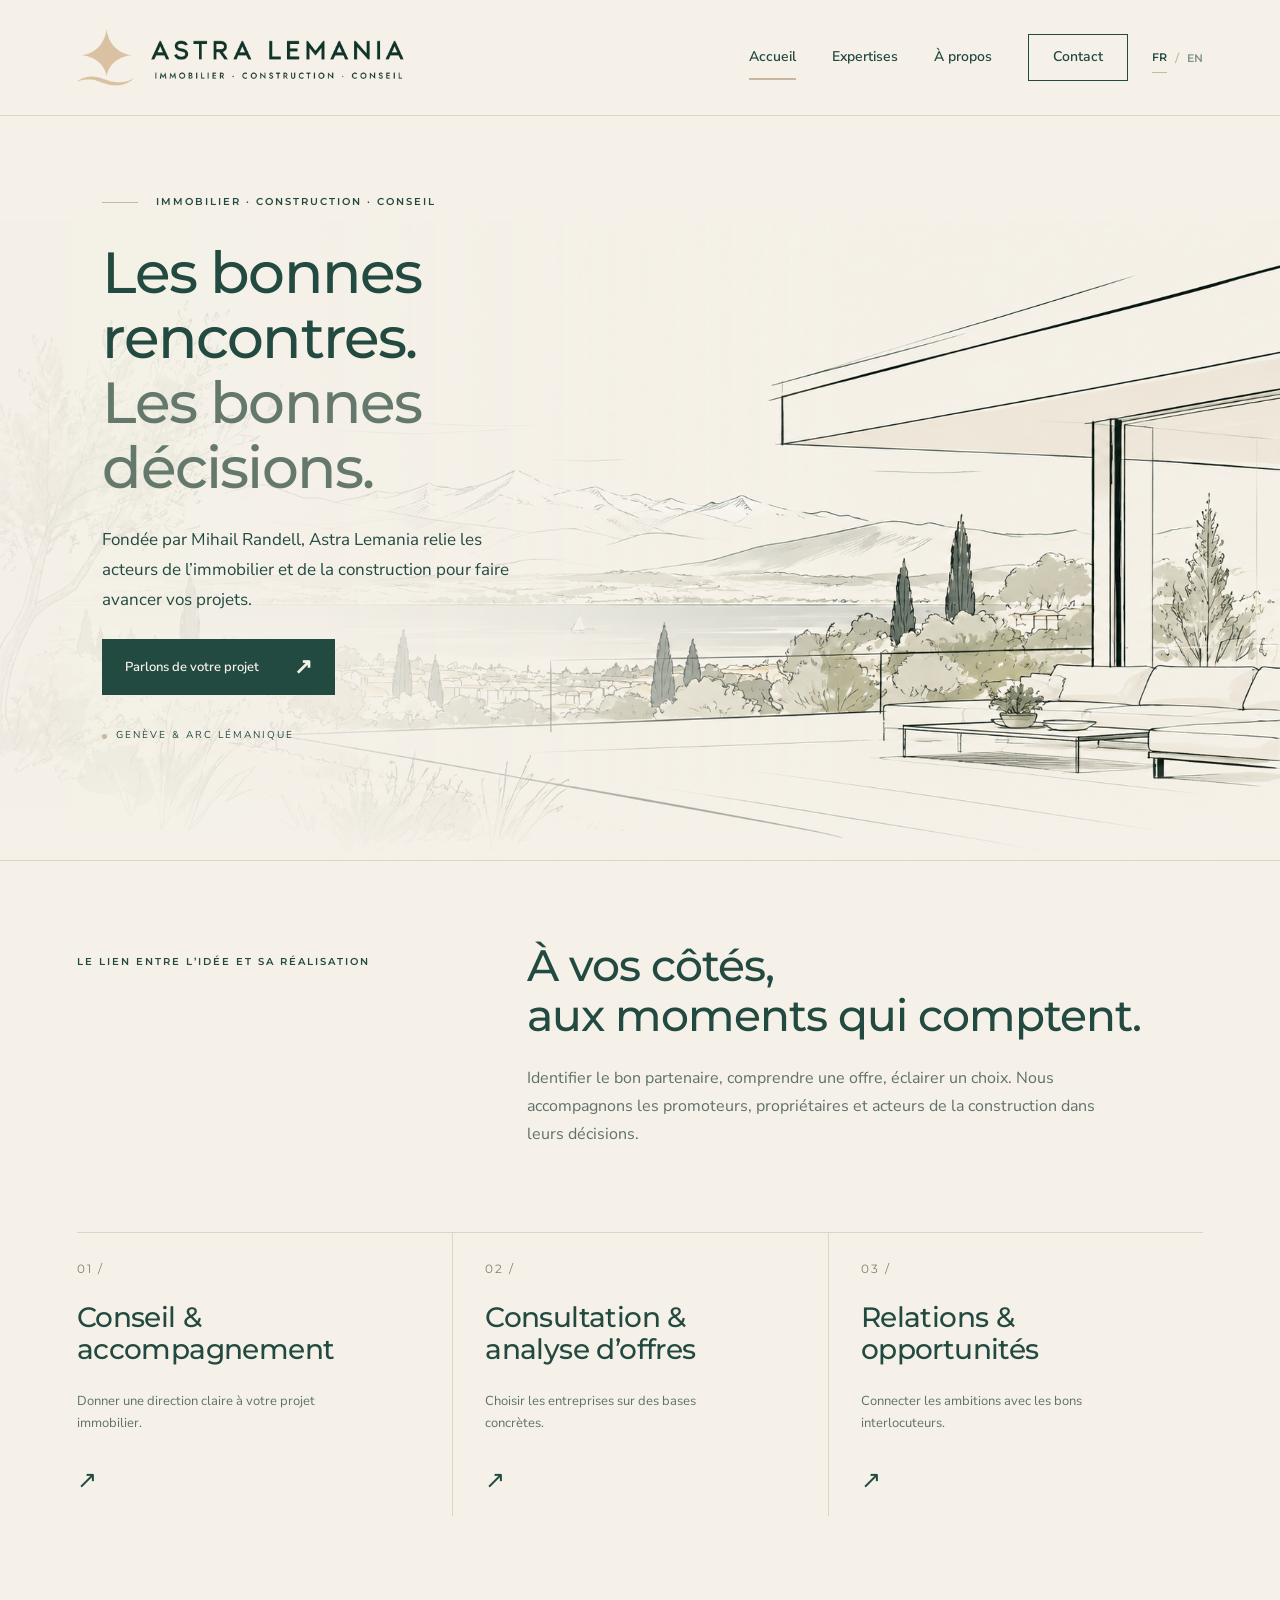
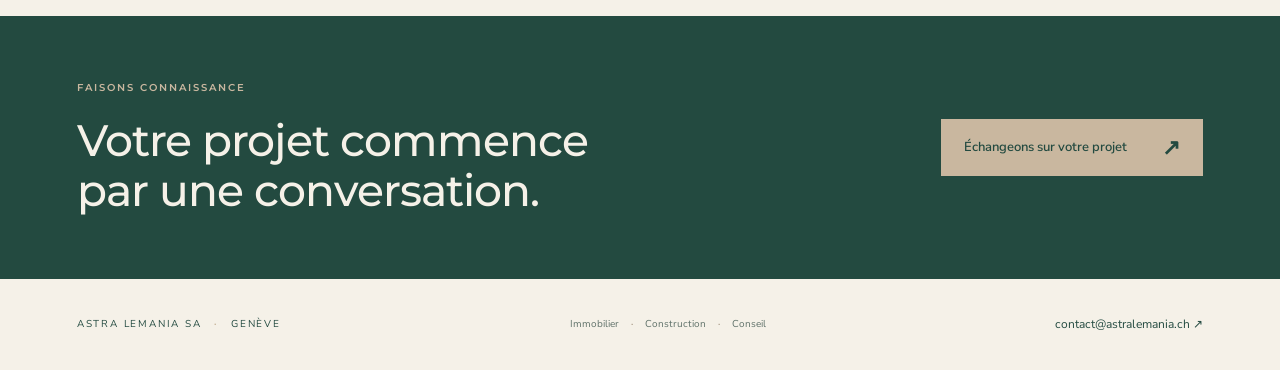
==== commit 71ed7236: "Add files via upload" ====
--- a/index.html
+++ b/index.html
@@ -1,8 +1,76 @@
 <!doctype html>
+<!-- Полный файл: замените старый файл целиком. SEO настроено для astralemania.ch. -->
 <!-- РЕДАКТИРОВАНИЕ: текст этой страницы меняется здесь; оформление — style.css.
      FR и EN — отдельные HTML: при изменениях обновляйте обе языковые версии. -->
 <html lang="fr">
-<head><meta charset="utf-8"><meta name="viewport" content="width=device-width, initial-scale=1"><title>Accueil — Astra Lemania</title><meta name="description" content="Astra Lemania — Conseil immobilier, consultation d’entreprises générales et mise en relation à Genève et dans l’arc lémanique."><link rel="stylesheet" href="assets/fonts.css"><link rel="stylesheet" href="style.css"><script src="site.js" defer></script><link rel="alternate" hreflang="fr" href="index.html"><link rel="alternate" hreflang="en" href="en-index.html">
+<head><meta charset="utf-8"><meta name="viewport" content="width=device-width, initial-scale=1"><link rel="stylesheet" href="assets/fonts.css"><link rel="stylesheet" href="style.css"><script src="site.js" defer></script>
+
+<!-- SEO : titre et description propres à cette page / Название и описание страницы -->
+<title>Astra Lemania SA — Conseil immobilier à Genève</title>
+<meta name="description" content="Astra Lemania SA accompagne les acteurs de l’immobilier et de la construction à Genève : conseil, analyse d’offres et mise en relation.">
+<!-- Canonical : URL principale de cette page, pas celle d’une autre langue -->
+<link rel="canonical" href="https://astralemania.ch/">
+<!-- Versions linguistiques : mêmes liens FR/EN sur les deux pages -->
+<link rel="alternate" hreflang="fr" href="https://astralemania.ch/">
+<link rel="alternate" hreflang="en" href="https://astralemania.ch/en-index.html">
+<link rel="alternate" hreflang="x-default" href="https://astralemania.ch/">
+<!-- Données structurées : entreprise, fondateur et page. Не меняют дизайн. -->
+<script type="application/ld+json">
+{
+  "@context": "https://schema.org",
+  "@graph": [
+    {
+      "@type": "Organization",
+      "@id": "https://astralemania.ch/#organization",
+      "name": "Astra Lemania",
+      "legalName": "Astra Lemania SA",
+      "url": "https://astralemania.ch/",
+      "logo": "https://astralemania.ch/assets/astra-lemania-official-v2.png",
+      "email": "contact@astralemania.ch",
+      "founder": {
+        "@id": "https://astralemania.ch/#mihail-randell"
+      }
+    },
+    {
+      "@type": "Person",
+      "@id": "https://astralemania.ch/#mihail-randell",
+      "name": "Mihail Randell",
+      "url": "https://astralemania.ch/a-propos.html",
+      "jobTitle": "Fondateur",
+      "worksFor": {
+        "@id": "https://astralemania.ch/#organization"
+      }
+    },
+    {
+      "@type": "WebSite",
+      "@id": "https://astralemania.ch/#website",
+      "url": "https://astralemania.ch/",
+      "name": "Astra Lemania",
+      "publisher": {
+        "@id": "https://astralemania.ch/#organization"
+      },
+      "inLanguage": [
+        "fr",
+        "en"
+      ]
+    },
+    {
+      "@type": "WebPage",
+      "@id": "https://astralemania.ch/#webpage",
+      "url": "https://astralemania.ch/",
+      "name": "Astra Lemania SA — Conseil immobilier à Genève",
+      "description": "Astra Lemania SA accompagne les acteurs de l’immobilier et de la construction à Genève : conseil, analyse d’offres et mise en relation.",
+      "inLanguage": "fr",
+      "isPartOf": {
+        "@id": "https://astralemania.ch/#website"
+      },
+      "about": {
+        "@id": "https://astralemania.ch/#organization"
+      }
+    }
+  ]
+}
+</script>
 </head>
 <body><a class="skip" href="#contenu">Aller au contenu</a>
 <!-- ШАПКА: логотип, основное меню и FR / EN. Повторяется во всех HTML. -->
@@ -17,7 +85,7 @@
 </header>
 <main id="contenu">
 <!-- ПЕРВЫЙ ЭКРАН: заголовок, описание, кнопка и фоновая иллюстрация -->
-<section class="hero hero-panorama"><div class="hero-copy"><span class="eyebrow line">IMMOBILIER · CONSTRUCTION · CONSEIL</span><h1>Les bonnes rencontres.<br><em>Les bonnes décisions.</em></h1><p>Astra Lemania relie les acteurs de l’immobilier et de la construction pour faire avancer vos projets.</p><a class="button " href="contact.html">Parlons de votre projet<span aria-hidden="true"><span class="link-arrow" aria-hidden="true"><span class="native-arrow">↗</span><svg class="ios-arrow" viewBox="0 0 24 24" fill="none" aria-hidden="true" focusable="false"><path d="M5 19 19 5M5 5h14v14" stroke="currentColor" stroke-width="1.5" stroke-linecap="round" stroke-linejoin="round"/></svg></span></span></a><div class="territory"><span class="dot"></span> GENÈVE & ARC LÉMANIQUE</div></div>
+<section class="hero hero-panorama"><div class="hero-copy"><span class="eyebrow line">IMMOBILIER · CONSTRUCTION · CONSEIL</span><h1>Les bonnes rencontres.<br><em>Les bonnes décisions.</em></h1><p>Fondée par Mihail Randell, Astra Lemania relie les acteurs de l’immobilier et de la construction pour faire avancer vos projets.</p><a class="button " href="contact.html">Parlons de votre projet<span aria-hidden="true"><span class="link-arrow" aria-hidden="true"><span class="native-arrow">↗</span><svg class="ios-arrow" viewBox="0 0 24 24" fill="none" aria-hidden="true" focusable="false"><path d="M5 19 19 5M5 5h14v14" stroke="currentColor" stroke-width="1.5" stroke-linecap="round" stroke-linejoin="round"/></svg></span></span></a><div class="territory"><span class="dot"></span> GENÈVE & ARC LÉMANIQUE</div></div>
 <figure class="hero-art">
 <!-- ИЗОБРАЖЕНИЕ: assets/terrasse-leman-original.png. Главная иллюстрация. index.html и en-index.html; .hero-art / .hero-panorama в style.css.
      При замене сохраняйте прозрачность PNG; width/height — реальные размеры файла. -->
@@ -39,3 +107,4 @@
 </footer>
 </body>
 </html>
+
